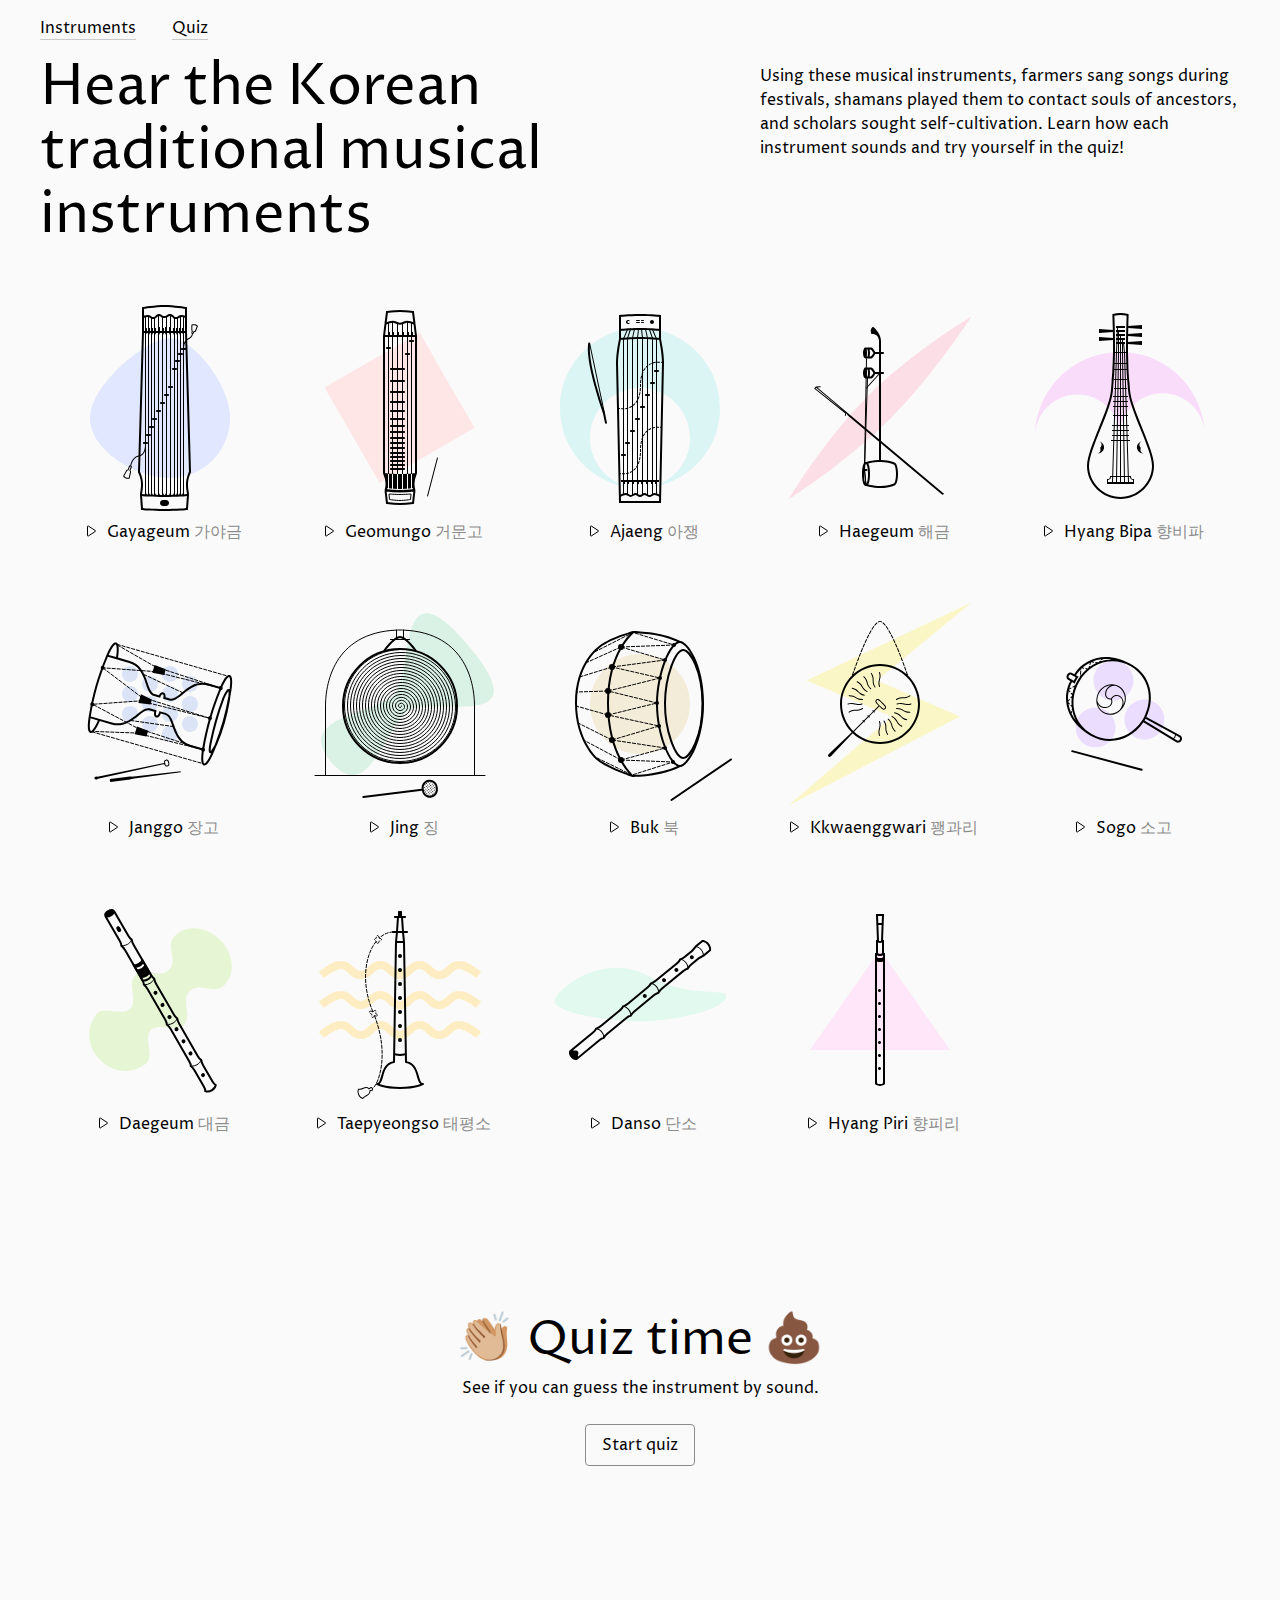
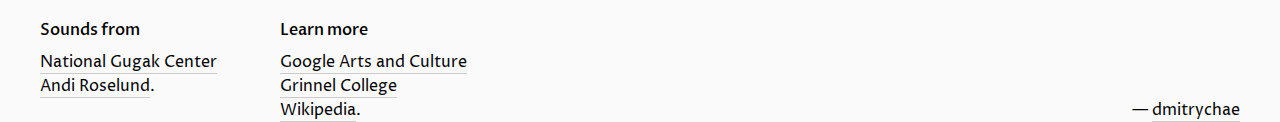
==== index.html @ 031b23e0 "removed excessive classes, added hyang bipa" ====
<!DOCTYPE html>
<html lang="en">

<head>
    <title>Sound of Korean Musical Instruments</title>
    <link rel='stylesheet', href='style.css'>
    <meta charset='UTF-8'>
    <meta name="viewport" content="width=device-width, initial-scale=1">
    <link rel="apple-touch-icon" sizes="180x180" href="favicon/apple-touch-icon.png">
    <link rel="icon" type="image/png" sizes="32x32" href="favicon/favicon-32x32.png">
    <link rel="icon" type="image/png" sizes="16x16" href="favicon/favicon-16x16.png">
    <link rel="manifest" href="favicon/site.webmanifest">
    <link rel="mask-icon" href="favicon/safari-pinned-tab.svg" color="#000000">
    <meta name="msapplication-TileColor" content="#ffc40d">
    <meta name="theme-color" content="#ffffff">
</head>

<body>
    <svg display="none" version="1.1" xmlns="http://www.w3.org/2000/svg" width="12" height="12" viewBox="0 0 12 12" fill="none">
        <defs>
            <g id='icon-play'>
                <path d="M10.3512 5.58022L3.27163 0.999287C2.93894 0.784023 2.5 1.02282 2.5 1.41907V10.5809C2.5 10.9772 2.93894 11.216 3.27163 11.0007L10.3512 6.41979C10.6557 6.22276 10.6557 5.77724 10.3512 5.58022Z" stroke="black"/>
            </g>
            <g id='icon-pause'>
                <path d="M1.5 2C1.5 1.72386 1.72386 1.5 2 1.5H4C4.27614 1.5 4.5 1.72386 4.5 2V10C4.5 10.2761 4.27614 10.5 4 10.5H2C1.72386 10.5 1.5 10.2761 1.5 10V2Z" stroke="black"/>
                <path d="M7.5 2C7.5 1.72386 7.72386 1.5 8 1.5H10C10.2761 1.5 10.5 1.72386 10.5 2V10C10.5 10.2761 10.2761 10.5 10 10.5H8C7.72386 10.5 7.5 10.2761 7.5 10V2Z" stroke="black"/>
            </g>
        </defs>
    </svg>
    
    <main>
    <nav class='menu'>
        <ul class='nav-links'>
            <li class='nav-item'><a class='normal-link' href='/korean-instruments/'>Instruments</a></li>
            <li class='nav-item'><a class='normal-link' href='/korean-instruments/quiz.html'>Quiz</a></li>
        </ul>
    </nav>

    <header>
        <h1 class='heading'>Hear the Korean traditional musical instruments</h1><p class='description'>Using these musical instruments, farmers sang songs during festivals, shamans played them to contact souls of ancestors, and scholars sought self-cultivation. Learn how each instrument sounds and try yourself in the quiz!</p>
    </header>

    <ul class='grid' id='grid'>
        <li class='instrument gayageum' onclick="playPause(0);swapIcon('iconGayageum')">
            <div class='illustration'>
                <object type="image/svg+xml" data="img/shapes/gayageum-shape.svg" class='shape'></object>
                <object type="image/svg+xml" data="img/icons/gayageum-union.svg" class='icon'></object>
            </div>
            <p class=name>
                <button class="button-play">
                    <svg class='icon-play' width="12" height="12" viewBox="0 0 12 12" fill="none" xmlns="http://www.w3.org/2000/svg">
                        <use id='iconGayageum' href='#icon-play'></use>
                    </svg>
                </button>
                Gayageum <span class='hangeul'>가야금</span>
            </p>
            
        </li>

        <li class='instrument geomungo' onclick="playPause(1);swapIcon('iconGeomungo')">
            <div class='illustration'>
                <object type="image/svg+xml" data="img/shapes/geomungo-shape.svg" class='shape'></object>
                <object type="image/svg+xml" data="img/icons/geomungo-union.svg" class='icon'></object>
            </div>
            <p class='name'>
                <button class="button-play">
                    <svg class='icon-play' width="12" height="12" viewBox="0 0 12 12" fill="none">
                        <use id='iconGeomungo' href='#icon-play'></use>
                    </svg>
                </button>
                Geomungo <span class='hangeul'>거문고</span>
            </p>
        </li>

        <li class='instrument ajaeng' onclick="playPause(2);swapIcon('iconAjaeng')">
            <div class='illustration'>
                <object type="image/svg+xml" data="img/shapes/ajaeng-shape.svg" class='shape'></object>
                <object type="image/svg+xml" data="img/icons/ajaeng-union.svg" class='icon'></object>
            </div>
            <p class='name'>
                <button class="button-play">
                    <svg class='icon-play' width="12" height="12" viewBox="0 0 12 12" fill="none">
                        <use id='iconAjaeng' href='#icon-play'></use>
                    </svg>
                </button>
                Ajaeng <span class='hangeul'>아쟁</span>
            </p>
        </li>

        <li class='instrument haegeum' onclick="playPause(3);swapIcon('iconHaegeum')">
            <div class='illustration'>
                <object type="image/svg+xml" data="img/shapes/haegeum-shape.svg" class='shape'></object>
                <object type="image/svg+xml" data="img/icons/haegeum-union.svg" class='icon'></object>
            </div>
            <p class='name'>
                <button class="button-play">
                    <svg class='icon-play' width="12" height="12" viewBox="0 0 12 12" fill="none">
                        <use id='iconHaegeum' href='#icon-play'></use>
                    </svg>
                </button>
                Haegeum <span class='hangeul'>해금</span>
            </p>
        </li>

        <li class='instrument hyangbipa' onclick="playPause(4);swapIcon('iconBipa')">
            <div class='illustration'>
                <object type="image/svg+xml" data="img/shapes/hyang-bipa-shape.svg" class='shape'></object>
                <object type="image/svg+xml" data="img/icons/hyang-bipa-union.svg" class='icon'></object>
            </div>
            <p class='name'>
                <button class="button-play">
                    <svg class='icon-play' width="12" height="12" viewBox="0 0 12 12" fill="none">
                        <use id='iconBipa' href='#icon-play'></use>
                    </svg>
                </button>
                Hyang Bipa <span class='hangeul'>향비파</span>
            </p>
        </li>

        <li class='instrument janggo' onclick="playPause(5);swapIcon('iconJanggo')">
            <div class='illustration'>
                <object type="image/svg+xml" data="img/shapes/janggo-shape.svg" class='shape'></object>
                <object type="image/svg+xml" data="img/icons/janggo-union.svg" class='icon'></object>
            </div>
            <p class='name'>
                <button class="button-play">
                    <svg class='icon-play' width="12" height="12" viewBox="0 0 12 12" fill="none">
                        <use id='iconJanggo' href='#icon-play'></use>
                    </svg>
                </button>
                Janggo <span class='hangeul'>장고</span>
            </p>
        </li>

        <li class='instrument jing' onclick="playPause(6);swapIcon('iconJing')">
            <div class='illustration'>
                <object type="image/svg+xml" data="img/shapes/jing-shape.svg" class='shape'></object>
                <object type="image/svg+xml" data="img/icons/jing-union.svg" class='icon'></object>
            </div>
            <p class='name'>
                <button class="button-play">
                    <svg class='icon-play' width="12" height="12" viewBox="0 0 12 12" fill="none">
                        <use id='iconJing' href='#icon-play'></use>
                    </svg>
                </button>
                Jing <span class='hangeul'>징</span>
            </p>
        </li>

        <li class='instrument buk' onclick="playPause(7);swapIcon('iconBuk')">
            <div class='illustration'>
                <object type="image/svg+xml" data="img/shapes/buk-shape.svg" class='shape'></object>
                <object type="image/svg+xml" data="img/icons/buk-union.svg" class='icon'></object>
            </div>
            <p class='name'>
                <button class="button-play">
                    <svg class='icon-play' width="12" height="12" viewBox="0 0 12 12" fill="none">
                        <use id='iconBuk' href='#icon-play'></use>
                    </svg>
                </button>
                Buk <span class='hangeul'>북</span>
            </p>
        </li>

        <li class='instrument kkwaenggwari' onclick="playPause(8);swapIcon('iconKkwaenggwari')">
            <div class='illustration'>
                <object type="image/svg+xml" data="img/shapes/kkwaenggwari-shape.svg" class='shape'></object>
                <object type="image/svg+xml" data="img/icons/kkwaenggwari-union.svg" class='icon'></object>
            </div>
            <p class='name'>
                <button class="button-play">
                    <svg class='icon-play' width="12" height="12" viewBox="0 0 12 12" fill="none">
                        <use id='iconKkwaenggwari' href='#icon-play'></use>
                    </svg>
                </button>
                Kkwaenggwari <span class='hangeul'>꽹과리</span>
            </p>
        </li>

        <li class='instrument sogo' onclick="playPause(9);swapIcon('iconSogo')">
            <div class='illustration'>
                <object type="image/svg+xml" data="img/shapes/sogo-shape.svg" class='shape'></object>
                <object type="image/svg+xml" data="img/icons/sogo-union.svg" class='icon'></object>
            </div>
            <p class='name'>
                <button class="button-play">
                    <svg class='icon-play' width="12" height="12" viewBox="0 0 12 12" fill="none">
                        <use id='iconSogo' href='#icon-play'></use>
                    </svg>
                </button>
                Sogo <span class='hangeul'>소고</span>
            </p>
        </li>

        <li class='instrument daegeum' onclick="playPause(10);swapIcon('iconDaegeum')">
            <div class='illustration'>
                <object type="image/svg+xml" data="img/shapes/daegeum-shape.svg" class='shape'></object>
                <object type="image/svg+xml" data="img/icons/daegeum-union.svg" class='icon'></object>
            </div>
            <p class='name'>
                <button class="button-play">
                    <svg class='icon-play' width="12" height="12" viewBox="0 0 12 12" fill="none">
                        <use id='iconDaegeum' href='#icon-play'></use>
                    </svg>
                </button>
                Daegeum <span class='hangeul'>대금</span>
            </p>
        </li>

        <li class='instrument taepyeongso' onclick="playPause(11);swapIcon('iconTaepyongso')">
            <div class='illustration'>
                <object type="image/svg+xml" data="img/shapes/taepyeongso-shape.svg" class='shape'></object>
                <object type="image/svg+xml" data="img/icons/taepyongso-union.svg" class='icon'></object>
            </div>
            <p class='name'>
                <button class="button-play">
                    <svg class='icon-play' width="12" height="12" viewBox="0 0 12 12" fill="none">
                        <use id='iconTaepyongso' href='#icon-play'></use>
                    </svg>
                </button>
                Taepyeongso <span class='hangeul'>태평소</span>
            </p>
        </li>

        <li class='instrument danso' onclick="playPause(12);swapIcon('iconDanso')">
            <div class='illustration'>
                <object type="image/svg+xml" data="img/shapes/danso-shape.svg" class='shape'></object>
                <object type="image/svg+xml" data="img/icons/danso-union.svg" class='icon'></object>
            </div>
            <p class='name'>
                <button class="button-play">
                    <svg class='icon-play' width="12" height="12" viewBox="0 0 12 12" fill="none">
                        <use id='iconDanso' href='#icon-play'></use>
                    </svg>
                </button>
                Danso <span class='hangeul'>단소</span>
            </p>
        </li>

        <li class='instrument hyangpiri' onclick="playPause(13);swapIcon('iconHyangPiri')">
            <div class='illustration'>
                <object type="image/svg+xml" data="img/shapes/hyangpiri-shape.svg" class='shape'></object>
                <object type="image/svg+xml" data="img/icons/hyangpiri-union.svg" class='icon'></object>
            </div>
            <p class='name'>
                <button class="button-play">
                    <svg class='icon-play' width="12" height="12" viewBox="0 0 12 12" fill="none">
                        <use id='iconHyangPiri' href='#icon-play'></use>
                    </svg>
                </button>
                Hyang Piri <span class='hangeul'>향피리</span>
            </p>
        </li>
    </ul>

    <audio id='track'></audio>

    <section class='quiz'>
        <h2>👏🏼 Quiz time 💩</h2>
        <p>See if you can guess the instrument by&nbsp;sound.</p>
        <a class='button-link no-select' href="/korean-instruments/quiz.html">Start quiz</a>
    </section>
    </main>
    
    <footer>
        <section class='credits'>
            <h3>Sounds from</h3>
            <p><a class='normal-link' href='http://www.gugak.go.kr/' target="_blank">National Gugak Center</a>
            <br>
            <p><a class='normal-link' href='https://freesound.org/people/ultradust/sounds/167382/' target="_blank">Andi Roselund</a>.</p>
            </p>
        </section>
        <section class='learn-more'>
            <h3>Learn more</h3>
            <ul class='references'>
                <li><a class='normal-link' href='https://artsandculture.google.com/exhibit/TQLCWFVCGDVvKQ' target='_blank'>Google Arts and Culture</a></li>
                <li><a class='normal-link' href='https://omeka-s.grinnell.edu/s/MusicalInstruments/musical-instrument-search?q=korean&limit%5Bdcterms_coverage_s%5D%5B0%5D=South%20Korea' target='_blank'>Grinnel College</a></li>
                <li><a class='normal-link' href='https://en.wikipedia.org/wiki/Traditional_Korean_musical_instruments' target='_blank'>Wikipedia</a>.</li>
            </ul>
        </section>
        <p class='author'>— <a class='normal-link' href='https://chae.design' target='_blank'>dmitrychae</a></p>
    </footer>
<script type="text/javascript" src="script.js"></script>
</body>
</html>
---- style.css ----
@import url('https://fonts.googleapis.com/css?family=Proza+Libre:400,500&display=swap');

/* Side margins
1440-1055: 2.5rem
1054-463: 2rem
462-: 1.5rem
*/

/* General styles */

html {
    font-family: 'Proza Libre', sans-serif;
    font-size: 100%;
    font-weight: 400;
    -webkit-font-smoothing: antialiased;
    line-height: 1.5rem;
    background: #fafafa;
    margin: 0;
    height: 100%;
}

body {
    max-width: 1440px;
    margin: 0 auto;
    height: 100%;
    display: flex;
    flex-direction: column;
}

main {
    flex: 1 0 auto;
}

p {
    margin: 0;
}

ul {
    list-style: none;
    padding: 0;
    margin: 0;
}

.nav-links {
    display: block;
    margin: 1rem 2.5rem 1rem 2.5rem;
}
.nav-item {
    display: inline-block;
    padding-right: 2rem;
}

h1 {
    font-weight: 400;
    font-size: 3.5rem;
    line-height: 4rem;
    margin: 0;
}

h2 {
    font-weight: 400;
    font-size: 3rem;
    line-height: 3.5rem;
    margin: 0;
}

h3 {
    font-weight: 500;
    font-size: inherit;
    margin-top: 1.5rem;
    margin-bottom: 0.5rem;
}

.normal-link {
    color: #000;
    border-bottom: 1px solid #cacaca;
    text-decoration: none;
}
    .normal-link:hover {
        border-bottom: 1px solid #000;
    }

.no-select {
    -webkit-touch-callout: none;
    -webkit-user-select: none;
    -webkit-tap-highlight-color: transparent;
    -khtml-user-select: none;
    -moz-user-select: none;
    -ms-user-select: none;
    user-select: none;
}

/* Heading */

header {
    margin: 0 2.5rem 3rem 2.5rem;
    display: flex;
    justify-content: flex-start;
}

.heading {
    flex: 1 1 60%;
    padding-right: 2.5rem;
    box-sizing: border-box; /* to include padding in block width*/
}

.description {
    margin: 0.5rem 0 0 0;
    flex: 1 1 40%;
}

/* Instruments grid */

.grid {
    margin: 0 2.5rem;
    padding: 0;
    display: flex;
    flex-flow: row wrap;
}

.instrument {
    min-width: 12rem;
    max-width: 100%;
    margin-bottom: 3rem;
    flex: 0 0 20%;
    cursor: pointer;
    -webkit-tap-highlight-color: rgba(0,0,0,0);
}

.illustration {
    height: 224px;
    display: flex;
    position: relative;
    pointer-events: none;
    user-select: none;
}

.icon {
    margin: auto;
    z-index: 1;
}

.shape {
    display: block;
    position: absolute;
    margin: auto;
    top: 50%;
    left: 50%;
    transform: translate(-50%, -50%);
}

button:focus {outline:0;}

.button-play {
    display: inline-block;
    background: none;
    border: none;
    cursor: pointer;
    -webkit-tap-highlight-color: rgba(0,0,0,0);
} 
@media (hover:hover) and (pointer:fine) {
    .instrument:hover svg use, .button-play:hover svg use, .button-play:hover, .icon-play:hover {
        fill: #000;
    }
}

.name {
    text-align: center;
    margin: 0;
}

.hangeul {
    color: #8C8C8C;
}

/* Quiz section */

.quiz {
    margin: 8rem 1.5rem;
    display: block;
    text-align: center;
}

.quiz h2 {
    text-align: center;
    margin-bottom: 0.5rem;
}

.quiz p {
    text-align: center;
    margin-bottom: 1.5rem;
}

.button-link, .choice-container {
    font-family: 'Proza Libre', sans-serif;
    font-size: 1rem;
    display: inline-block;
    color: #000;
    background: none;
    border: 1px solid rgba(140,140,140,1);
    border-radius: 0.25rem;
    padding: 0.5rem 1rem;
    cursor: pointer;
    text-decoration: none;
}
@media (hover:hover) and (pointer:fine) {
    .button-link:hover, .choice-container:hover {
        background-color: rgba(0,0,0,.04);
        border-color: #000;
    }
}
.button-link:active, .choice-container:active {
    background-color: rgba(0,0,0,1);
    color: white;
}

/* Quiz app */

#quiz-container {
    margin: 0 2.5rem;
    display: block;
    text-align: center;
    padding: 0;
}

#question {
    margin-bottom: 1rem;
}

.choice-container {
    margin: 0.5rem 0.25rem;
}

#progress {
    margin: 2rem;
}

.progress-item {
    width: 1.5rem;
    height: 1.5rem;
    display: inline-block;
}

/* Footer */

footer {
    margin: auto 2.5rem 1.5rem 2.5rem;
    display: flex;
    justify-content: space-between;
    flex-shrink: 0;
}

.learn-more {
    flex: 0 0 20%;
}

.credits {
    flex: 0 0 20%;
}

.author {
    margin-top: 1.5rem;
    flex: 0 0 60%;
    text-align: right;
    align-self: flex-end;
}

@media (max-width: 1054px) { /* 4 instruments in a row, header in 1 column*/
    .nav-links {
        margin: 1rem 2rem 1rem 2rem;
    }
    h1 {
        font-size: 3rem;
        line-height: 3.5rem;
    }
    h2 {
        font-size: 2.5rem;
        line-height: 3rem;
    }
    header {
        display: block;
        margin: 0 2rem 3rem 2rem;
    }
    .heading {
        margin-bottom: 1rem;
        padding: 0;
    }
    .description {
        margin: 0;
        width: 90%;
    }
    .grid {
        margin: 0 2rem;
    }
    .instrument {
        flex: 0 0 25%;
    }
    footer {
        margin: auto 2rem 1rem 2rem;
    }
    .learn-more {
        flex: 0 0 25%;
    }
    .credits {
        flex: 0 0 25%;
    }
    .author {
        flex: 0 0 50%;
    }
}
@media (max-width: 920px) { /* 3 instruments in a row */
    .instrument {
        flex: 0 0 33%;
    }
    .learn-more {
        flex: 0 0 33%;
    }
    .credits {
        flex: 0 0 33%;
    }
    .author {
        flex: 0 0 33%;
    }
}
@media (max-width: 720px) { /* 2 instruments in a row */
    .instrument {
        flex: 0 0 50%;
    }
    h1 {
        font-size: 2.5rem;
        line-height: 3rem;
    }
    h2 {
        font-size: 2.5rem;
        line-height: 3rem;
    }
    footer {
        display: block;
    }
    .author {
        text-align: left;
    }
}
@media (max-width: 462px) { /* 1 instrument in a row */
    .nav-links {
        margin: 1rem 1.5rem 1rem 1.5rem;
    }
    header {
        margin: 0 1.5rem 2rem 1.5rem;
    }
    h1 {
        font-size: 2rem;
        line-height: 2.5rem;
    }
    .grid {
        margin: 0 1.5rem;
    }
    .description {
        width: 100%;
    }
    footer {
        margin: auto 1.5rem 1rem 1.5rem;
    }
    .instrument {
        margin-bottom: 2rem;
        flex: 1 0 100%;
    }
    #quiz-container {
        margin: 0 1.5rem;
    }
    .choice-container {
        display: block;
    }
}
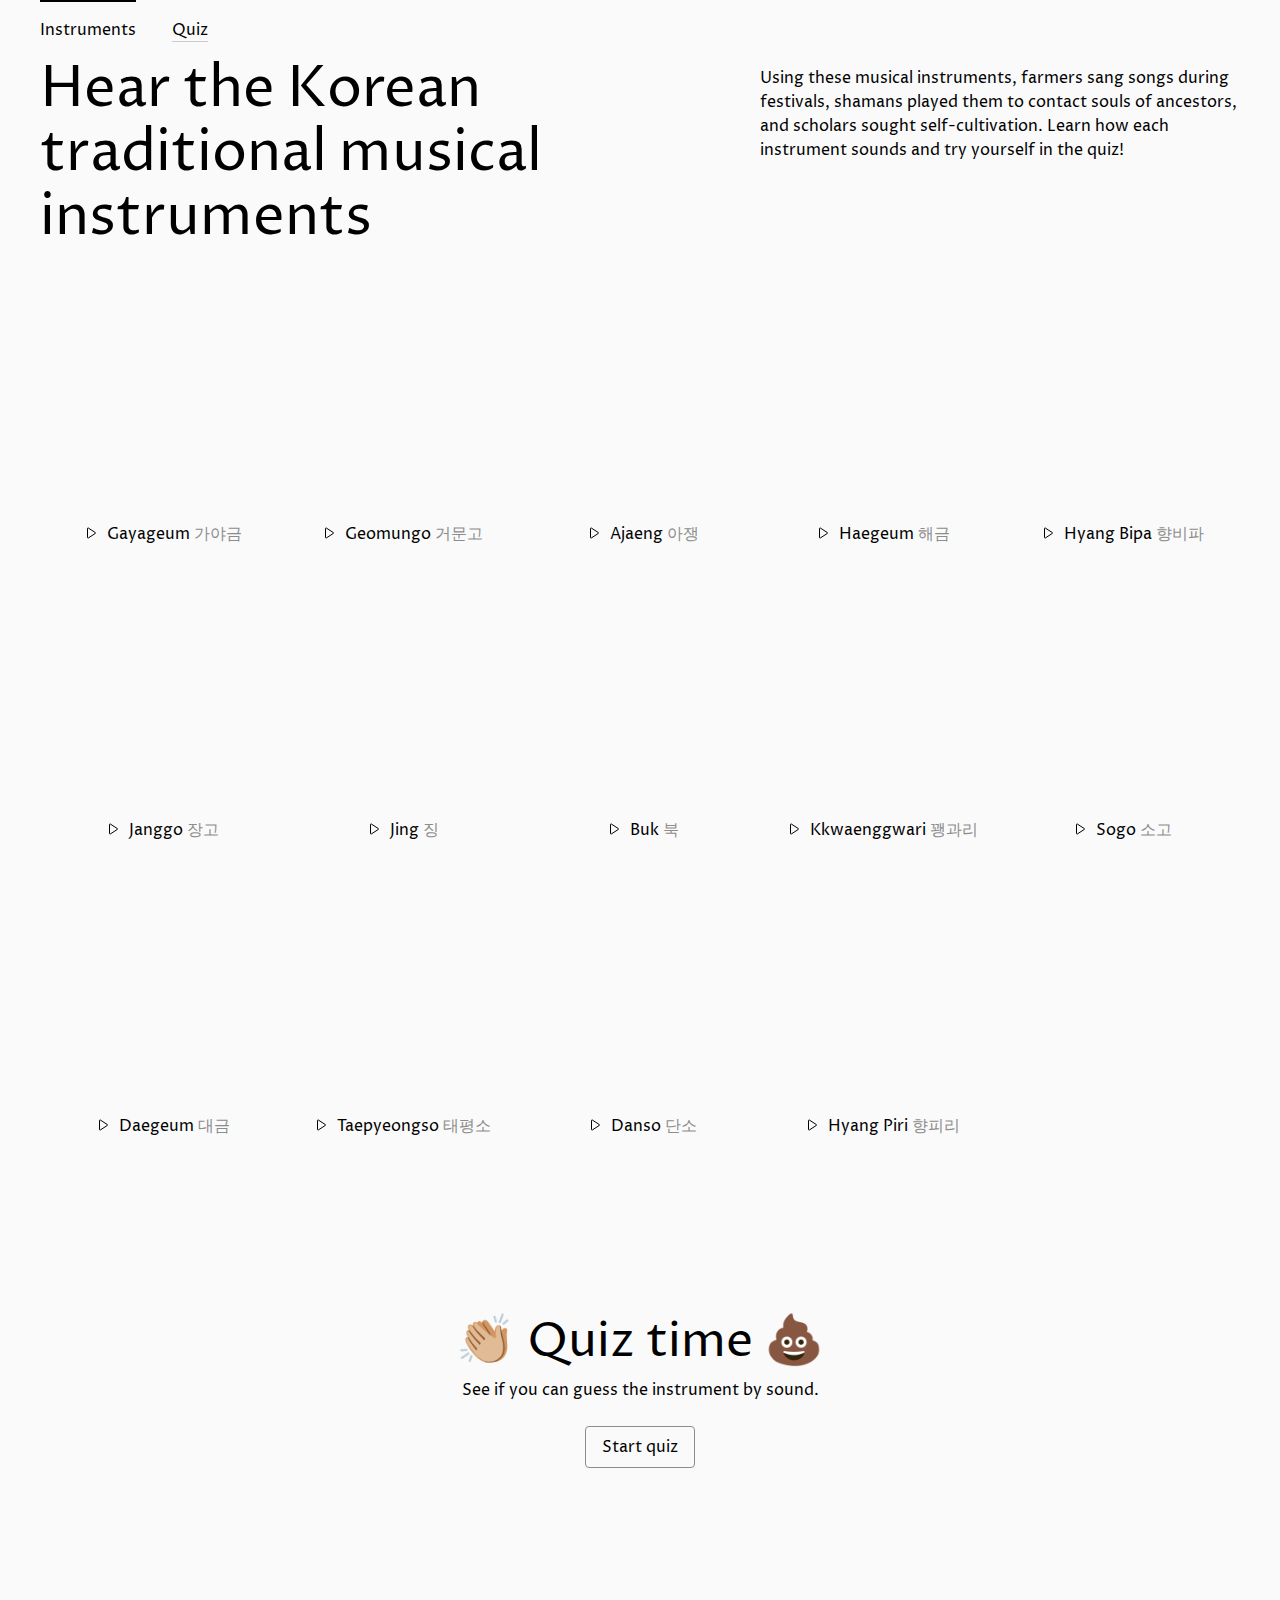
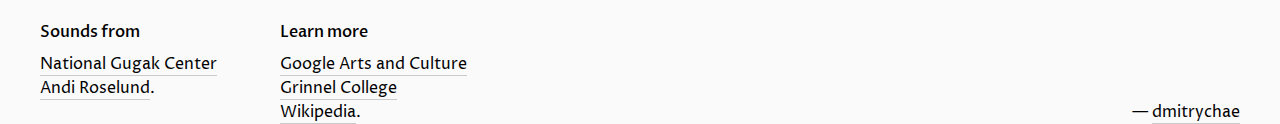
==== commit fd321fb6: "added open graph meta" ====
--- a/index.html
+++ b/index.html
@@ -13,6 +13,12 @@
     <link rel="mask-icon" href="favicon/safari-pinned-tab.svg" color="#000000">
     <meta name="msapplication-TileColor" content="#ffc40d">
     <meta name="theme-color" content="#ffffff">
+
+    <!--Open Graph meta-->
+    <meta property="og:title" content="Sound of Korean Musical Instruments">
+    <meta property="og:description" content="Learn how each instrument sounds and try yourself in the quiz!">
+    <meta property="og:image" content="https://chaedmitry.github.io/korean-instruments/img/og_image.jpg">
+    <meta property="og:url" content="https://chaedmitry.github.io/korean-instruments/">
 </head>
 
 <body>
@@ -31,7 +37,7 @@
     <main>
     <nav class='menu'>
         <ul class='nav-links'>
-            <li class='nav-item'><a class='normal-link' href='/korean-instruments/'>Instruments</a></li>
+            <li class='nav-item current'><a class='normal-link' href='/korean-instruments/'>Instruments</a></li>
             <li class='nav-item'><a class='normal-link' href='/korean-instruments/quiz.html'>Quiz</a></li>
         </ul>
     </nav>
@@ -43,8 +49,8 @@
     <ul class='grid' id='grid'>
         <li class='instrument gayageum' onclick="playPause(0);swapIcon('iconGayageum')">
             <div class='illustration'>
-                <object type="image/svg+xml" data="img/shapes/gayageum-shape.svg" class='shape'></object>
-                <object type="image/svg+xml" data="img/icons/gayageum-union.svg" class='icon'></object>
+                <object type="image/svg+xml" data="img/instruments-shapes/gayageum-shape.svg" class='shape'></object>
+                <object type="image/svg+xml" data="img/intruments-icons/gayageum-union.svg" class='icon'></object>
             </div>
             <p class=name>
                 <button class="button-play">
@@ -59,8 +65,8 @@
 
         <li class='instrument geomungo' onclick="playPause(1);swapIcon('iconGeomungo')">
             <div class='illustration'>
-                <object type="image/svg+xml" data="img/shapes/geomungo-shape.svg" class='shape'></object>
-                <object type="image/svg+xml" data="img/icons/geomungo-union.svg" class='icon'></object>
+                <object type="image/svg+xml" data="img/instruments-shapes/geomungo-shape.svg" class='shape'></object>
+                <object type="image/svg+xml" data="img/intruments-icons/geomungo-union.svg" class='icon'></object>
             </div>
             <p class='name'>
                 <button class="button-play">
@@ -74,8 +80,8 @@
 
         <li class='instrument ajaeng' onclick="playPause(2);swapIcon('iconAjaeng')">
             <div class='illustration'>
-                <object type="image/svg+xml" data="img/shapes/ajaeng-shape.svg" class='shape'></object>
-                <object type="image/svg+xml" data="img/icons/ajaeng-union.svg" class='icon'></object>
+                <object type="image/svg+xml" data="img/instruments-shapes/ajaeng-shape.svg" class='shape'></object>
+                <object type="image/svg+xml" data="img/intruments-icons/ajaeng-union.svg" class='icon'></object>
             </div>
             <p class='name'>
                 <button class="button-play">
@@ -89,8 +95,8 @@
 
         <li class='instrument haegeum' onclick="playPause(3);swapIcon('iconHaegeum')">
             <div class='illustration'>
-                <object type="image/svg+xml" data="img/shapes/haegeum-shape.svg" class='shape'></object>
-                <object type="image/svg+xml" data="img/icons/haegeum-union.svg" class='icon'></object>
+                <object type="image/svg+xml" data="img/instruments-shapes/haegeum-shape.svg" class='shape'></object>
+                <object type="image/svg+xml" data="img/intruments-icons/haegeum-union.svg" class='icon'></object>
             </div>
             <p class='name'>
                 <button class="button-play">
@@ -104,8 +110,8 @@
 
         <li class='instrument hyangbipa' onclick="playPause(4);swapIcon('iconBipa')">
             <div class='illustration'>
-                <object type="image/svg+xml" data="img/shapes/hyang-bipa-shape.svg" class='shape'></object>
-                <object type="image/svg+xml" data="img/icons/hyang-bipa-union.svg" class='icon'></object>
+                <object type="image/svg+xml" data="img/instruments-shapes/hyang-bipa-shape.svg" class='shape'></object>
+                <object type="image/svg+xml" data="img/intruments-icons/hyang-bipa-union.svg" class='icon'></object>
             </div>
             <p class='name'>
                 <button class="button-play">
@@ -119,8 +125,8 @@
 
         <li class='instrument janggo' onclick="playPause(5);swapIcon('iconJanggo')">
             <div class='illustration'>
-                <object type="image/svg+xml" data="img/shapes/janggo-shape.svg" class='shape'></object>
-                <object type="image/svg+xml" data="img/icons/janggo-union.svg" class='icon'></object>
+                <object type="image/svg+xml" data="img/instruments-shapes/janggo-shape.svg" class='shape'></object>
+                <object type="image/svg+xml" data="img/intruments-icons/janggo-union.svg" class='icon'></object>
             </div>
             <p class='name'>
                 <button class="button-play">
@@ -134,8 +140,8 @@
 
         <li class='instrument jing' onclick="playPause(6);swapIcon('iconJing')">
             <div class='illustration'>
-                <object type="image/svg+xml" data="img/shapes/jing-shape.svg" class='shape'></object>
-                <object type="image/svg+xml" data="img/icons/jing-union.svg" class='icon'></object>
+                <object type="image/svg+xml" data="img/instruments-shapes/jing-shape.svg" class='shape'></object>
+                <object type="image/svg+xml" data="img/intruments-icons/jing-union.svg" class='icon'></object>
             </div>
             <p class='name'>
                 <button class="button-play">
@@ -149,8 +155,8 @@
 
         <li class='instrument buk' onclick="playPause(7);swapIcon('iconBuk')">
             <div class='illustration'>
-                <object type="image/svg+xml" data="img/shapes/buk-shape.svg" class='shape'></object>
-                <object type="image/svg+xml" data="img/icons/buk-union.svg" class='icon'></object>
+                <object type="image/svg+xml" data="img/instruments-shapes/buk-shape.svg" class='shape'></object>
+                <object type="image/svg+xml" data="img/intruments-icons/buk-union.svg" class='icon'></object>
             </div>
             <p class='name'>
                 <button class="button-play">
@@ -164,8 +170,8 @@
 
         <li class='instrument kkwaenggwari' onclick="playPause(8);swapIcon('iconKkwaenggwari')">
             <div class='illustration'>
-                <object type="image/svg+xml" data="img/shapes/kkwaenggwari-shape.svg" class='shape'></object>
-                <object type="image/svg+xml" data="img/icons/kkwaenggwari-union.svg" class='icon'></object>
+                <object type="image/svg+xml" data="img/instruments-shapes/kkwaenggwari-shape.svg" class='shape'></object>
+                <object type="image/svg+xml" data="img/intruments-icons/kkwaenggwari-union.svg" class='icon'></object>
             </div>
             <p class='name'>
                 <button class="button-play">
@@ -179,8 +185,8 @@
 
         <li class='instrument sogo' onclick="playPause(9);swapIcon('iconSogo')">
             <div class='illustration'>
-                <object type="image/svg+xml" data="img/shapes/sogo-shape.svg" class='shape'></object>
-                <object type="image/svg+xml" data="img/icons/sogo-union.svg" class='icon'></object>
+                <object type="image/svg+xml" data="img/instruments-shapes/sogo-shape.svg" class='shape'></object>
+                <object type="image/svg+xml" data="img/intruments-icons/sogo-union.svg" class='icon'></object>
             </div>
             <p class='name'>
                 <button class="button-play">
@@ -194,8 +200,8 @@
 
         <li class='instrument daegeum' onclick="playPause(10);swapIcon('iconDaegeum')">
             <div class='illustration'>
-                <object type="image/svg+xml" data="img/shapes/daegeum-shape.svg" class='shape'></object>
-                <object type="image/svg+xml" data="img/icons/daegeum-union.svg" class='icon'></object>
+                <object type="image/svg+xml" data="img/instruments-shapes/daegeum-shape.svg" class='shape'></object>
+                <object type="image/svg+xml" data="img/intruments-icons/daegeum-union.svg" class='icon'></object>
             </div>
             <p class='name'>
                 <button class="button-play">
@@ -209,8 +215,8 @@
 
         <li class='instrument taepyeongso' onclick="playPause(11);swapIcon('iconTaepyongso')">
             <div class='illustration'>
-                <object type="image/svg+xml" data="img/shapes/taepyeongso-shape.svg" class='shape'></object>
-                <object type="image/svg+xml" data="img/icons/taepyongso-union.svg" class='icon'></object>
+                <object type="image/svg+xml" data="img/instruments-shapes/taepyeongso-shape.svg" class='shape'></object>
+                <object type="image/svg+xml" data="img/intruments-icons/taepyongso-union.svg" class='icon'></object>
             </div>
             <p class='name'>
                 <button class="button-play">
@@ -224,8 +230,8 @@
 
         <li class='instrument danso' onclick="playPause(12);swapIcon('iconDanso')">
             <div class='illustration'>
-                <object type="image/svg+xml" data="img/shapes/danso-shape.svg" class='shape'></object>
-                <object type="image/svg+xml" data="img/icons/danso-union.svg" class='icon'></object>
+                <object type="image/svg+xml" data="img/instruments-shapes/danso-shape.svg" class='shape'></object>
+                <object type="image/svg+xml" data="img/intruments-icons/danso-union.svg" class='icon'></object>
             </div>
             <p class='name'>
                 <button class="button-play">
@@ -239,8 +245,8 @@
 
         <li class='instrument hyangpiri' onclick="playPause(13);swapIcon('iconHyangPiri')">
             <div class='illustration'>
-                <object type="image/svg+xml" data="img/shapes/hyangpiri-shape.svg" class='shape'></object>
-                <object type="image/svg+xml" data="img/icons/hyangpiri-union.svg" class='icon'></object>
+                <object type="image/svg+xml" data="img/instruments-shapes/hyangpiri-shape.svg" class='shape'></object>
+                <object type="image/svg+xml" data="img/intruments-icons/hyangpiri-union.svg" class='icon'></object>
             </div>
             <p class='name'>
                 <button class="button-play">
--- a/style.css
+++ b/style.css
@@ -43,11 +43,18 @@
 
 .nav-links {
     display: block;
-    margin: 1rem 2.5rem 1rem 2.5rem;
+    margin: 0 2.5rem;
 }
 .nav-item {
     display: inline-block;
-    padding-right: 2rem;
+    padding: 1rem 0;
+    margin-right: 2rem;
+}   .current {
+    border-top: 2px solid #000;
+}   .current a {
+    border-bottom: none;
+    pointer-events: none;
+    cursor: default;
 }
 
 h1 {
@@ -217,7 +224,7 @@
 /* Quiz app */
 
 #quiz-container {
-    margin: 0 2.5rem;
+    margin: auto 2.5rem;
     display: block;
     text-align: center;
     padding: 0;
@@ -267,7 +274,7 @@
 
 @media (max-width: 1054px) { /* 4 instruments in a row, header in 1 column*/
     .nav-links {
-        margin: 1rem 2rem 1rem 2rem;
+        margin: 0 2rem;
     }
     h1 {
         font-size: 3rem;
@@ -343,12 +350,12 @@
 }
 @media (max-width: 462px) { /* 1 instrument in a row */
     .nav-links {
-        margin: 1rem 1.5rem 1rem 1.5rem;
+        margin: 0 1.5rem;
     }
     header {
         margin: 0 1.5rem 2rem 1.5rem;
     }
-    h1 {
+    h1, h2 {
         font-size: 2rem;
         line-height: 2.5rem;
     }
@@ -366,7 +373,7 @@
         flex: 1 0 100%;
     }
     #quiz-container {
-        margin: 0 1.5rem;
+        margin: auto 1.5rem;
     }
     .choice-container {
         display: block;
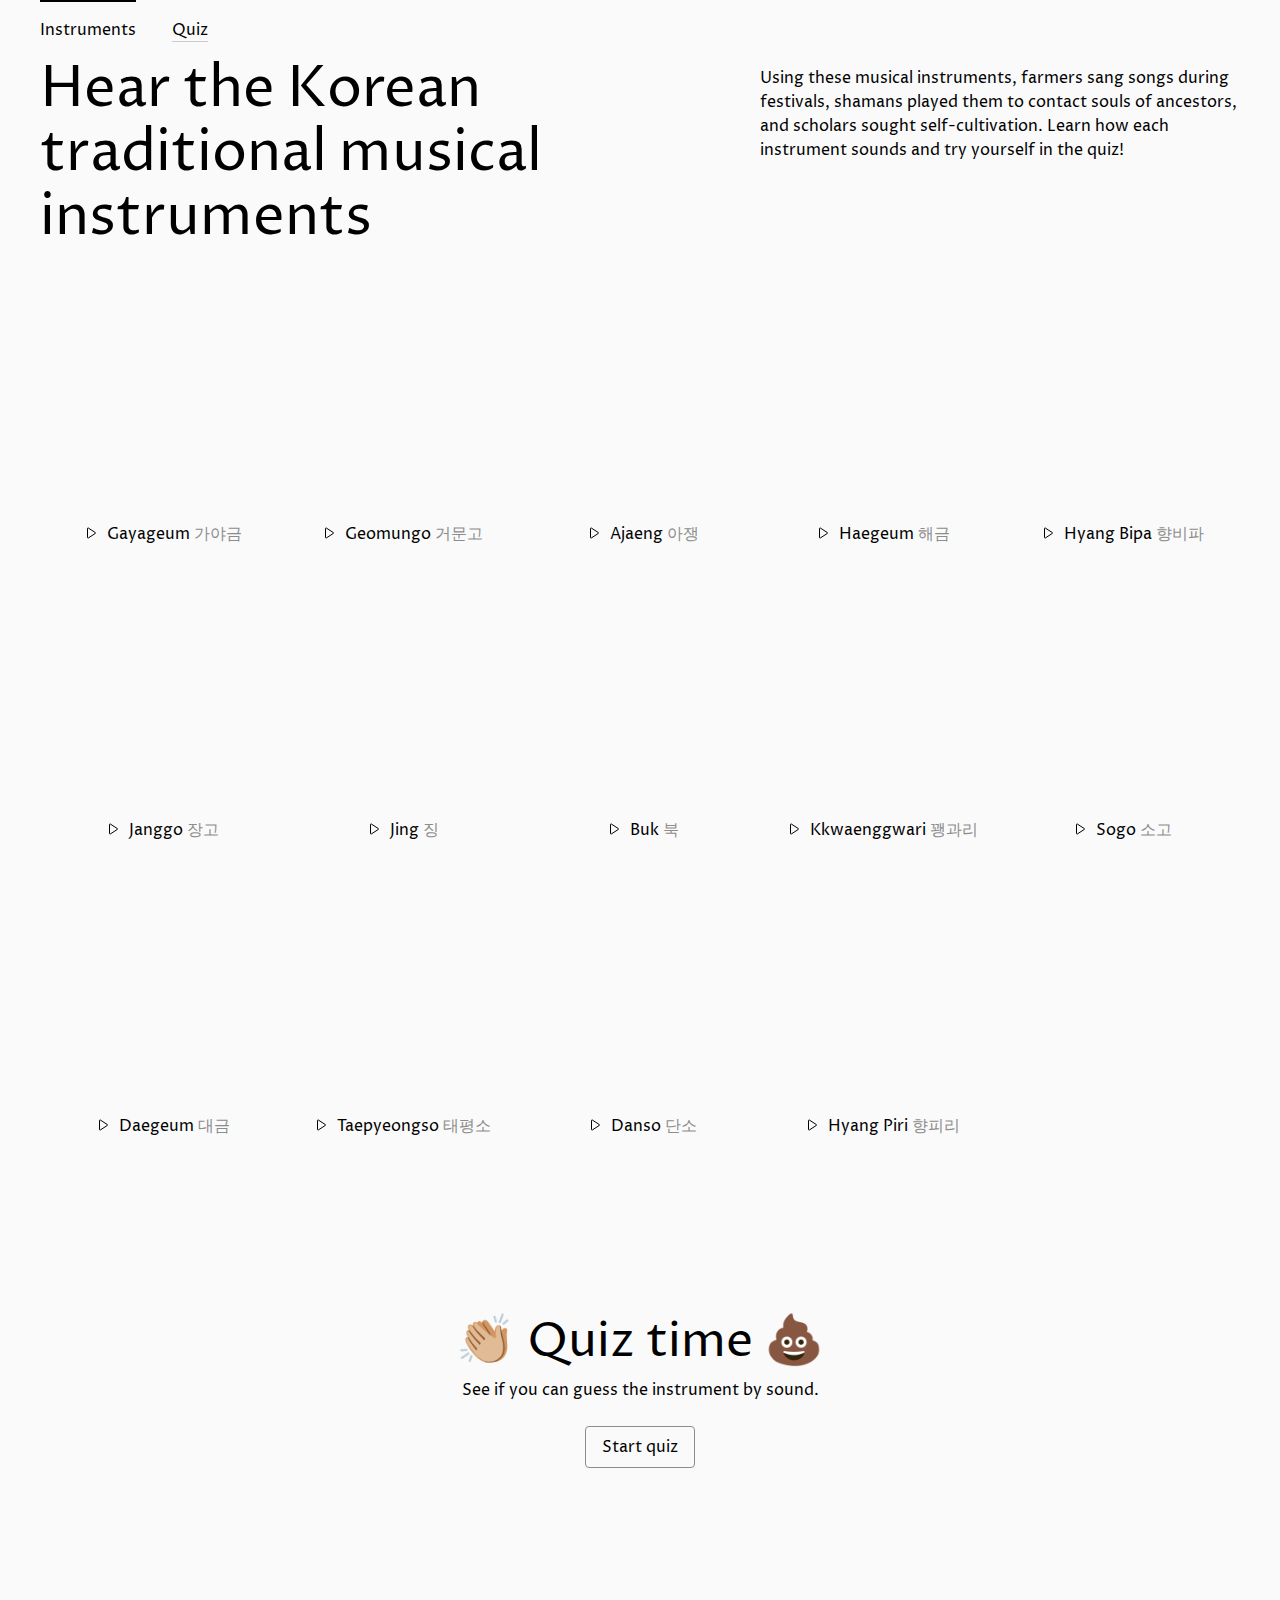
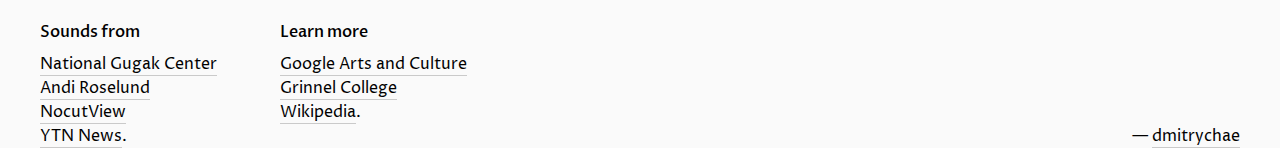
==== commit 3839583d: "added credits, replaced tracks, fix og:image" ====
--- a/index.html
+++ b/index.html
@@ -17,8 +17,14 @@
     <!--Open Graph meta-->
     <meta property="og:title" content="Sound of Korean Musical Instruments">
     <meta property="og:description" content="Learn how each instrument sounds and try yourself in the quiz!">
-    <meta property="og:image" content="https://chaedmitry.github.io/korean-instruments/img/og_image.jpg">
+    <meta property="og:image" content="https://chaedmitry.github.io/korean-instruments/img/buk-large.jpg">
     <meta property="og:url" content="https://chaedmitry.github.io/korean-instruments/">
+
+    <!--Twitter meta-->
+    <meta name="twitter:title" content="Sound of Korean Musical Instruments">
+    <meta name="twitter:description" content="Learn how each instrument sounds and try yourself in the quiz!">
+    <meta name="twitter:image" content="https://chaedmitry.github.io/korean-instruments/img/buk-large.jpg">
+    <meta name="twitter:card" content="summary_large_image">
 </head>
 
 <body>
@@ -271,14 +277,16 @@
     <footer>
         <section class='credits'>
             <h3>Sounds from</h3>
-            <p><a class='normal-link' href='http://www.gugak.go.kr/' target="_blank">National Gugak Center</a>
-            <br>
-            <p><a class='normal-link' href='https://freesound.org/people/ultradust/sounds/167382/' target="_blank">Andi Roselund</a>.</p>
-            </p>
+            <ul>
+                <li><a class='normal-link' href='http://www.gugak.go.kr/' target="_blank">National Gugak Center</a></li>
+                <li><a class='normal-link' href='https://freesound.org/people/ultradust/sounds/167382/' target="_blank">Andi Roselund</a></li>
+                <li><a class='normal-link' href='https://www.youtube.com/watch?v=rqRv-Cxagv0' target="_blank">NocutView</a></li>
+                <li><a class='normal-link' href='https://www.youtube.com/watch?v=WHYVR4JDy60' target="_blank">YTN News</a>.</li>
+            </ul>
         </section>
         <section class='learn-more'>
             <h3>Learn more</h3>
-            <ul class='references'>
+            <ul>
                 <li><a class='normal-link' href='https://artsandculture.google.com/exhibit/TQLCWFVCGDVvKQ' target='_blank'>Google Arts and Culture</a></li>
                 <li><a class='normal-link' href='https://omeka-s.grinnell.edu/s/MusicalInstruments/musical-instrument-search?q=korean&limit%5Bdcterms_coverage_s%5D%5B0%5D=South%20Korea' target='_blank'>Grinnel College</a></li>
                 <li><a class='normal-link' href='https://en.wikipedia.org/wiki/Traditional_Korean_musical_instruments' target='_blank'>Wikipedia</a>.</li>
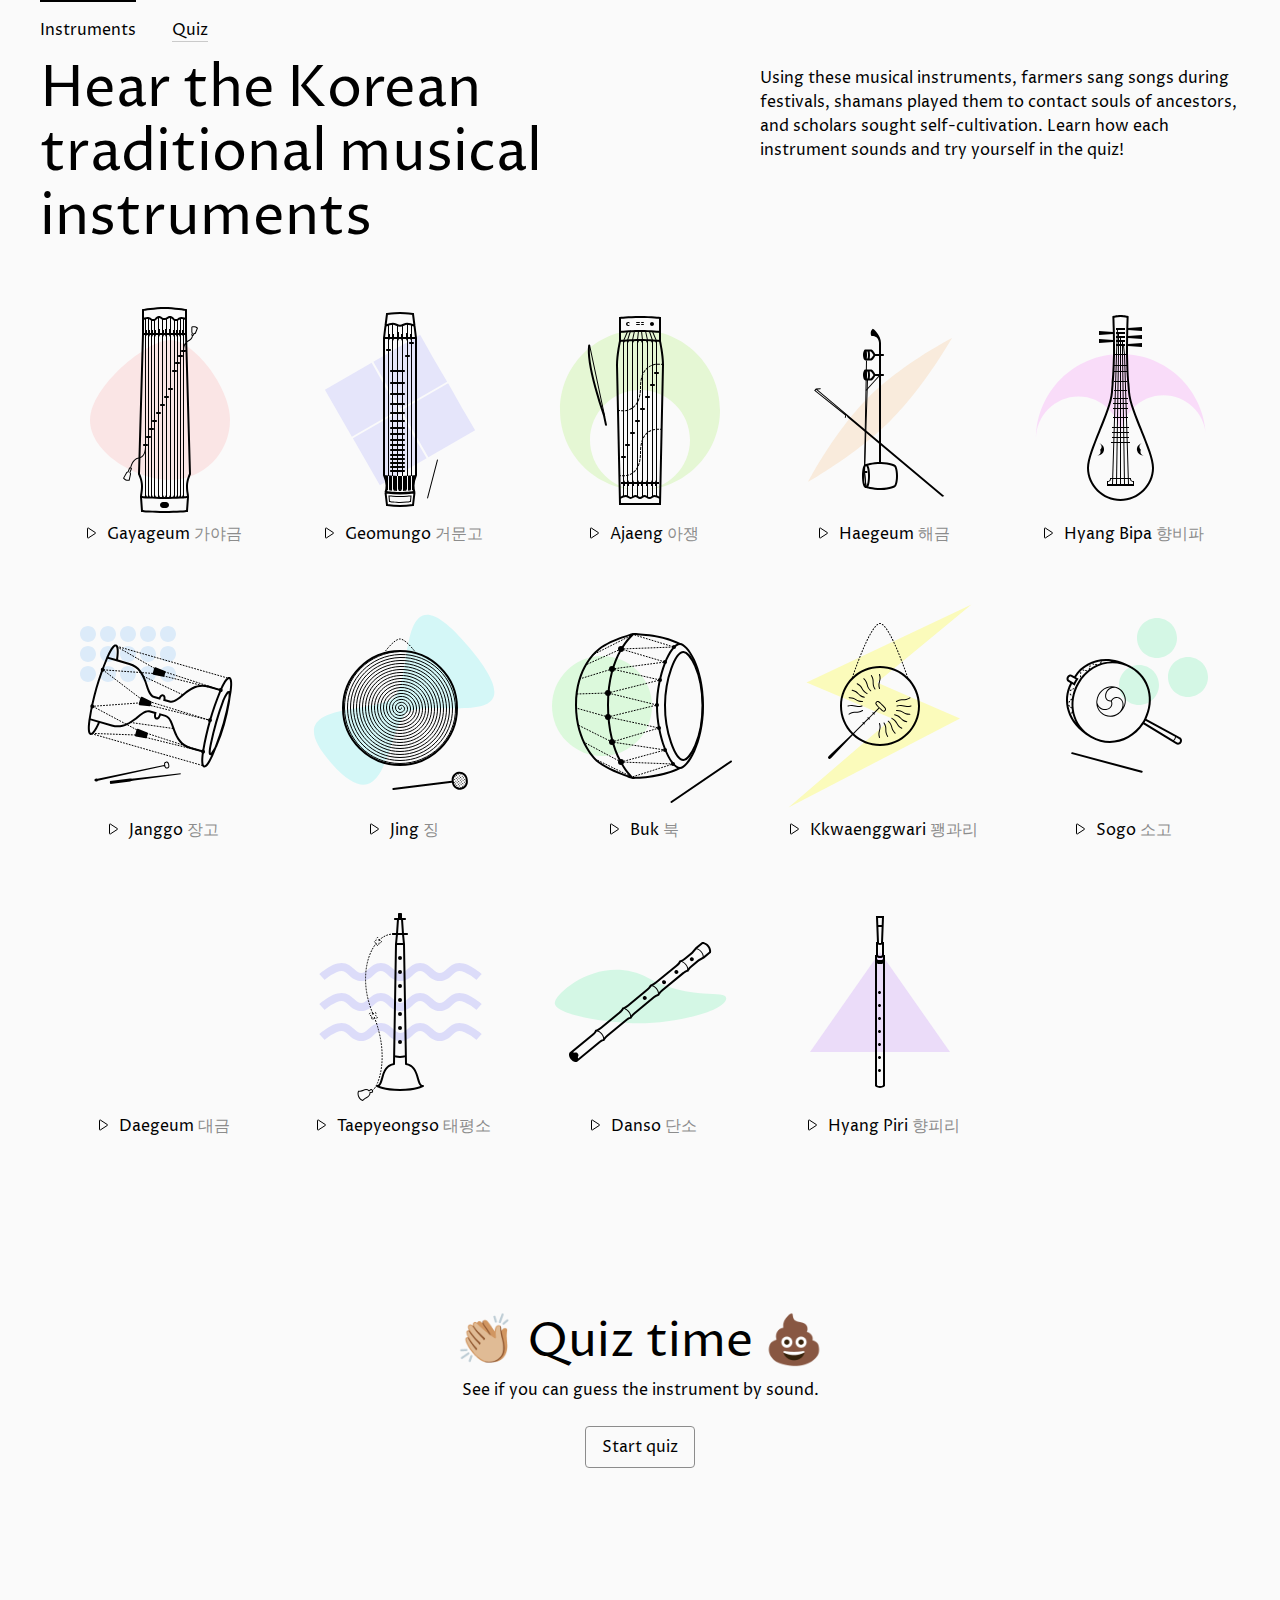
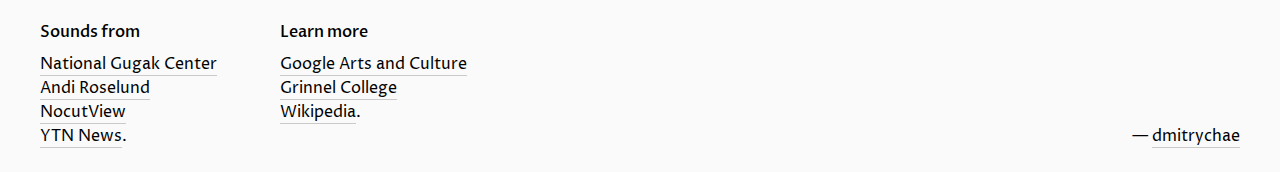
==== commit 876114df: "merged shapes and icons into one svg, del classes" ====
--- a/index.html
+++ b/index.html
@@ -3,7 +3,7 @@
 
 <head>
     <title>Sound of Korean Musical Instruments</title>
-    <link rel='stylesheet', href='style.css'>
+    <link rel='stylesheet' href='style.css'>
     <meta charset='UTF-8'>
     <meta name="viewport" content="width=device-width, initial-scale=1">
     <link rel="apple-touch-icon" sizes="180x180" href="favicon/apple-touch-icon.png">
@@ -53,10 +53,9 @@
     </header>
 
     <ul class='grid' id='grid'>
-        <li class='instrument gayageum' onclick="playPause(0);swapIcon('iconGayageum')">
-            <div class='illustration'>
-                <object type="image/svg+xml" data="img/instruments-shapes/gayageum-shape.svg" class='shape'></object>
-                <object type="image/svg+xml" data="img/intruments-icons/gayageum-union.svg" class='icon'></object>
+        <li class='grid-item gayageum' onclick="playPause(0);swapIcon('iconGayageum')">
+            <div class='illustration'>
+                <object type="image/svg+xml" data="img/instruments-icons/gayageum-union.svg" class='icon'></object>
             </div>
             <p class=name>
                 <button class="button-play">
@@ -69,10 +68,9 @@
             
         </li>
 
-        <li class='instrument geomungo' onclick="playPause(1);swapIcon('iconGeomungo')">
-            <div class='illustration'>
-                <object type="image/svg+xml" data="img/instruments-shapes/geomungo-shape.svg" class='shape'></object>
-                <object type="image/svg+xml" data="img/intruments-icons/geomungo-union.svg" class='icon'></object>
+        <li class='grid-item geomungo' onclick="playPause(1);swapIcon('iconGeomungo')">
+            <div class='illustration'>
+                <object type="image/svg+xml" data="img/instruments-icons/geomungo-union.svg" class='icon'></object>
             </div>
             <p class='name'>
                 <button class="button-play">
@@ -84,10 +82,9 @@
             </p>
         </li>
 
-        <li class='instrument ajaeng' onclick="playPause(2);swapIcon('iconAjaeng')">
-            <div class='illustration'>
-                <object type="image/svg+xml" data="img/instruments-shapes/ajaeng-shape.svg" class='shape'></object>
-                <object type="image/svg+xml" data="img/intruments-icons/ajaeng-union.svg" class='icon'></object>
+        <li class='grid-item ajaeng' onclick="playPause(2);swapIcon('iconAjaeng')">
+            <div class='illustration'>
+                <object type="image/svg+xml" data="img/instruments-icons/ajaeng-union.svg" class='icon'></object>
             </div>
             <p class='name'>
                 <button class="button-play">
@@ -99,10 +96,9 @@
             </p>
         </li>
 
-        <li class='instrument haegeum' onclick="playPause(3);swapIcon('iconHaegeum')">
-            <div class='illustration'>
-                <object type="image/svg+xml" data="img/instruments-shapes/haegeum-shape.svg" class='shape'></object>
-                <object type="image/svg+xml" data="img/intruments-icons/haegeum-union.svg" class='icon'></object>
+        <li class='grid-item haegeum' onclick="playPause(3);swapIcon('iconHaegeum')">
+            <div class='illustration'>
+                <object type="image/svg+xml" data="img/instruments-icons/haegeum-union.svg" class='icon'></object>
             </div>
             <p class='name'>
                 <button class="button-play">
@@ -114,10 +110,9 @@
             </p>
         </li>
 
-        <li class='instrument hyangbipa' onclick="playPause(4);swapIcon('iconBipa')">
-            <div class='illustration'>
-                <object type="image/svg+xml" data="img/instruments-shapes/hyang-bipa-shape.svg" class='shape'></object>
-                <object type="image/svg+xml" data="img/intruments-icons/hyang-bipa-union.svg" class='icon'></object>
+        <li class='grid-item hyangbipa' onclick="playPause(4);swapIcon('iconBipa')">
+            <div class='illustration'>
+                <object type="image/svg+xml" data="img/instruments-icons/hyang-bipa-union.svg" class='icon'></object>
             </div>
             <p class='name'>
                 <button class="button-play">
@@ -129,10 +124,9 @@
             </p>
         </li>
 
-        <li class='instrument janggo' onclick="playPause(5);swapIcon('iconJanggo')">
-            <div class='illustration'>
-                <object type="image/svg+xml" data="img/instruments-shapes/janggo-shape.svg" class='shape'></object>
-                <object type="image/svg+xml" data="img/intruments-icons/janggo-union.svg" class='icon'></object>
+        <li class='grid-item janggo' onclick="playPause(5);swapIcon('iconJanggo')">
+            <div class='illustration'>
+                <object type="image/svg+xml" data="img/instruments-icons/janggo-union.svg" class='icon'></object>
             </div>
             <p class='name'>
                 <button class="button-play">
@@ -144,10 +138,9 @@
             </p>
         </li>
 
-        <li class='instrument jing' onclick="playPause(6);swapIcon('iconJing')">
-            <div class='illustration'>
-                <object type="image/svg+xml" data="img/instruments-shapes/jing-shape.svg" class='shape'></object>
-                <object type="image/svg+xml" data="img/intruments-icons/jing-union.svg" class='icon'></object>
+        <li class='grid-item jing' onclick="playPause(6);swapIcon('iconJing')">
+            <div class='illustration'>
+                <object type="image/svg+xml" data="img/instruments-icons/jing-union.svg" class='icon'></object>
             </div>
             <p class='name'>
                 <button class="button-play">
@@ -159,10 +152,9 @@
             </p>
         </li>
 
-        <li class='instrument buk' onclick="playPause(7);swapIcon('iconBuk')">
-            <div class='illustration'>
-                <object type="image/svg+xml" data="img/instruments-shapes/buk-shape.svg" class='shape'></object>
-                <object type="image/svg+xml" data="img/intruments-icons/buk-union.svg" class='icon'></object>
+        <li class='grid-item buk' onclick="playPause(7);swapIcon('iconBuk')">
+            <div class='illustration'>
+                <object type="image/svg+xml" data="img/instruments-icons/buk-union.svg" class='icon'></object>
             </div>
             <p class='name'>
                 <button class="button-play">
@@ -174,10 +166,9 @@
             </p>
         </li>
 
-        <li class='instrument kkwaenggwari' onclick="playPause(8);swapIcon('iconKkwaenggwari')">
-            <div class='illustration'>
-                <object type="image/svg+xml" data="img/instruments-shapes/kkwaenggwari-shape.svg" class='shape'></object>
-                <object type="image/svg+xml" data="img/intruments-icons/kkwaenggwari-union.svg" class='icon'></object>
+        <li class='grid-item kkwaenggwari' onclick="playPause(8);swapIcon('iconKkwaenggwari')">
+            <div class='illustration'>
+                <object type="image/svg+xml" data="img/instruments-icons/kkwaenggwari-union.svg" class='icon'></object>
             </div>
             <p class='name'>
                 <button class="button-play">
@@ -189,10 +180,9 @@
             </p>
         </li>
 
-        <li class='instrument sogo' onclick="playPause(9);swapIcon('iconSogo')">
-            <div class='illustration'>
-                <object type="image/svg+xml" data="img/instruments-shapes/sogo-shape.svg" class='shape'></object>
-                <object type="image/svg+xml" data="img/intruments-icons/sogo-union.svg" class='icon'></object>
+        <li class='grid-item sogo' onclick="playPause(9);swapIcon('iconSogo')">
+            <div class='illustration'>
+                <object type="image/svg+xml" data="img/instruments-icons/sogo-union.svg" class='icon'></object>
             </div>
             <p class='name'>
                 <button class="button-play">
@@ -204,9 +194,8 @@
             </p>
         </li>
 
-        <li class='instrument daegeum' onclick="playPause(10);swapIcon('iconDaegeum')">
-            <div class='illustration'>
-                <object type="image/svg+xml" data="img/instruments-shapes/daegeum-shape.svg" class='shape'></object>
+        <li class='grid-item daegeum' onclick="playPause(10);swapIcon('iconDaegeum')">
+            <div class='illustration'>
                 <object type="image/svg+xml" data="img/intruments-icons/daegeum-union.svg" class='icon'></object>
             </div>
             <p class='name'>
@@ -219,10 +208,9 @@
             </p>
         </li>
 
-        <li class='instrument taepyeongso' onclick="playPause(11);swapIcon('iconTaepyongso')">
-            <div class='illustration'>
-                <object type="image/svg+xml" data="img/instruments-shapes/taepyeongso-shape.svg" class='shape'></object>
-                <object type="image/svg+xml" data="img/intruments-icons/taepyongso-union.svg" class='icon'></object>
+        <li class='grid-item taepyeongso' onclick="playPause(11);swapIcon('iconTaepyongso')">
+            <div class='illustration'>
+                <object type="image/svg+xml" data="img/instruments-icons/taepyongso-union.svg" class='icon'></object>
             </div>
             <p class='name'>
                 <button class="button-play">
@@ -234,10 +222,9 @@
             </p>
         </li>
 
-        <li class='instrument danso' onclick="playPause(12);swapIcon('iconDanso')">
-            <div class='illustration'>
-                <object type="image/svg+xml" data="img/instruments-shapes/danso-shape.svg" class='shape'></object>
-                <object type="image/svg+xml" data="img/intruments-icons/danso-union.svg" class='icon'></object>
+        <li class='grid-item danso' onclick="playPause(12);swapIcon('iconDanso')">
+            <div class='illustration'>
+                <object type="image/svg+xml" data="img/instruments-icons/danso-union.svg" class='icon'></object>
             </div>
             <p class='name'>
                 <button class="button-play">
@@ -249,10 +236,9 @@
             </p>
         </li>
 
-        <li class='instrument hyangpiri' onclick="playPause(13);swapIcon('iconHyangPiri')">
-            <div class='illustration'>
-                <object type="image/svg+xml" data="img/instruments-shapes/hyangpiri-shape.svg" class='shape'></object>
-                <object type="image/svg+xml" data="img/intruments-icons/hyangpiri-union.svg" class='icon'></object>
+        <li class='grid-item hyangpiri' onclick="playPause(13);swapIcon('iconHyangPiri')">
+            <div class='illustration'>
+                <object type="image/svg+xml" data="img/instruments-icons/hyangpiri-union.svg" class='icon'></object>
             </div>
             <p class='name'>
                 <button class="button-play">
@@ -265,7 +251,7 @@
         </li>
     </ul>
 
-    <audio id='track'></audio>
+    <audio id='track' src='' type='audio/mpeg'></audio>
 
     <section class='quiz'>
         <h2>👏🏼 Quiz time 💩</h2>
--- a/style.css
+++ b/style.css
@@ -125,7 +125,7 @@
     flex-flow: row wrap;
 }
 
-.instrument {
+.grid-item {
     min-width: 12rem;
     max-width: 100%;
     margin-bottom: 3rem;
@@ -144,16 +144,6 @@
 
 .icon {
     margin: auto;
-    z-index: 1;
-}
-
-.shape {
-    display: block;
-    position: absolute;
-    margin: auto;
-    top: 50%;
-    left: 50%;
-    transform: translate(-50%, -50%);
 }
 
 button:focus {outline:0;}
@@ -166,7 +156,7 @@
     -webkit-tap-highlight-color: rgba(0,0,0,0);
 } 
 @media (hover:hover) and (pointer:fine) {
-    .instrument:hover svg use, .button-play:hover svg use, .button-play:hover, .icon-play:hover {
+    .grid-item:hover svg use, .button-play:hover svg use, .button-play:hover, .icon-play:hover {
         fill: #000;
     }
 }
@@ -212,13 +202,12 @@
 }
 @media (hover:hover) and (pointer:fine) {
     .button-link:hover, .choice-container:hover {
-        background-color: rgba(0,0,0,.04);
         border-color: #000;
+        background-color: rgba(0,0,0,.02);
     }
 }
 .button-link:active, .choice-container:active {
-    background-color: rgba(0,0,0,1);
-    color: white;
+    background-color: rgba(0,0,0,.04);
 }
 
 /* Quiz app */
@@ -234,12 +223,26 @@
     margin-bottom: 1rem;
 }
 
+#choices {
+    max-width: 40rem;
+    margin: 0 auto;
+    padding: 0;
+    display: flex;
+    flex-flow: row wrap;
+}
+
 .choice-container {
-    margin: 0.5rem 0.25rem;
+    margin: 0.25rem 0.25rem;
+    flex: 1;
+}
+
+.choice-pic, .choice-text {
+    user-select: none;
+    pointer-events: none;
 }
 
 #progress {
-    margin: 2rem;
+    margin: 1rem;
 }
 
 .progress-item {
@@ -248,13 +251,18 @@
     display: inline-block;
 }
 
+#restart {
+    margin-bottom: 3rem;
+}
+
 /* Footer */
 
 footer {
-    margin: auto 2.5rem 1.5rem 2.5rem;
+    margin-top: auto;
     display: flex;
     justify-content: space-between;
     flex-shrink: 0;
+    padding: 0 2.5rem 1.5rem 2.5rem;
 }
 
 .learn-more {
@@ -299,11 +307,11 @@
     .grid {
         margin: 0 2rem;
     }
-    .instrument {
+    .grid-item {
         flex: 0 0 25%;
     }
     footer {
-        margin: auto 2rem 1rem 2rem;
+        padding: 0 2rem 1rem 2rem;
     }
     .learn-more {
         flex: 0 0 25%;
@@ -314,9 +322,12 @@
     .author {
         flex: 0 0 50%;
     }
+    #quiz-container {
+        margin: auto 2rem;
+    }
 }
 @media (max-width: 920px) { /* 3 instruments in a row */
-    .instrument {
+    .grid-item {
         flex: 0 0 33%;
     }
     .learn-more {
@@ -330,22 +341,19 @@
     }
 }
 @media (max-width: 720px) { /* 2 instruments in a row */
-    .instrument {
+    .grid-item {
         flex: 0 0 50%;
-    }
-    h1 {
-        font-size: 2.5rem;
-        line-height: 3rem;
-    }
-    h2 {
-        font-size: 2.5rem;
-        line-height: 3rem;
     }
     footer {
         display: block;
     }
     .author {
         text-align: left;
+    }
+}
+@media (min-width: 526px) and (max-width: 695px) { /* flexible choices */
+    .choice-container {
+        flex: 1 0 40%;
     }
 }
 @media (max-width: 462px) { /* 1 instrument in a row */
@@ -366,16 +374,18 @@
         width: 100%;
     }
     footer {
-        margin: auto 1.5rem 1rem 1.5rem;
-    }
-    .instrument {
+        padding: 0 1.5rem 1rem 1.5rem;
+    }
+    .grid-item {
         margin-bottom: 2rem;
         flex: 1 0 100%;
     }
     #quiz-container {
-        margin: auto 1.5rem;
-    }
+        margin: auto 1rem;
+    }
+}
+@media (max-width: 355px) { /* flexible choices */
     .choice-container {
-        display: block;
+        padding: 0.5rem 0.25rem;
     }
 }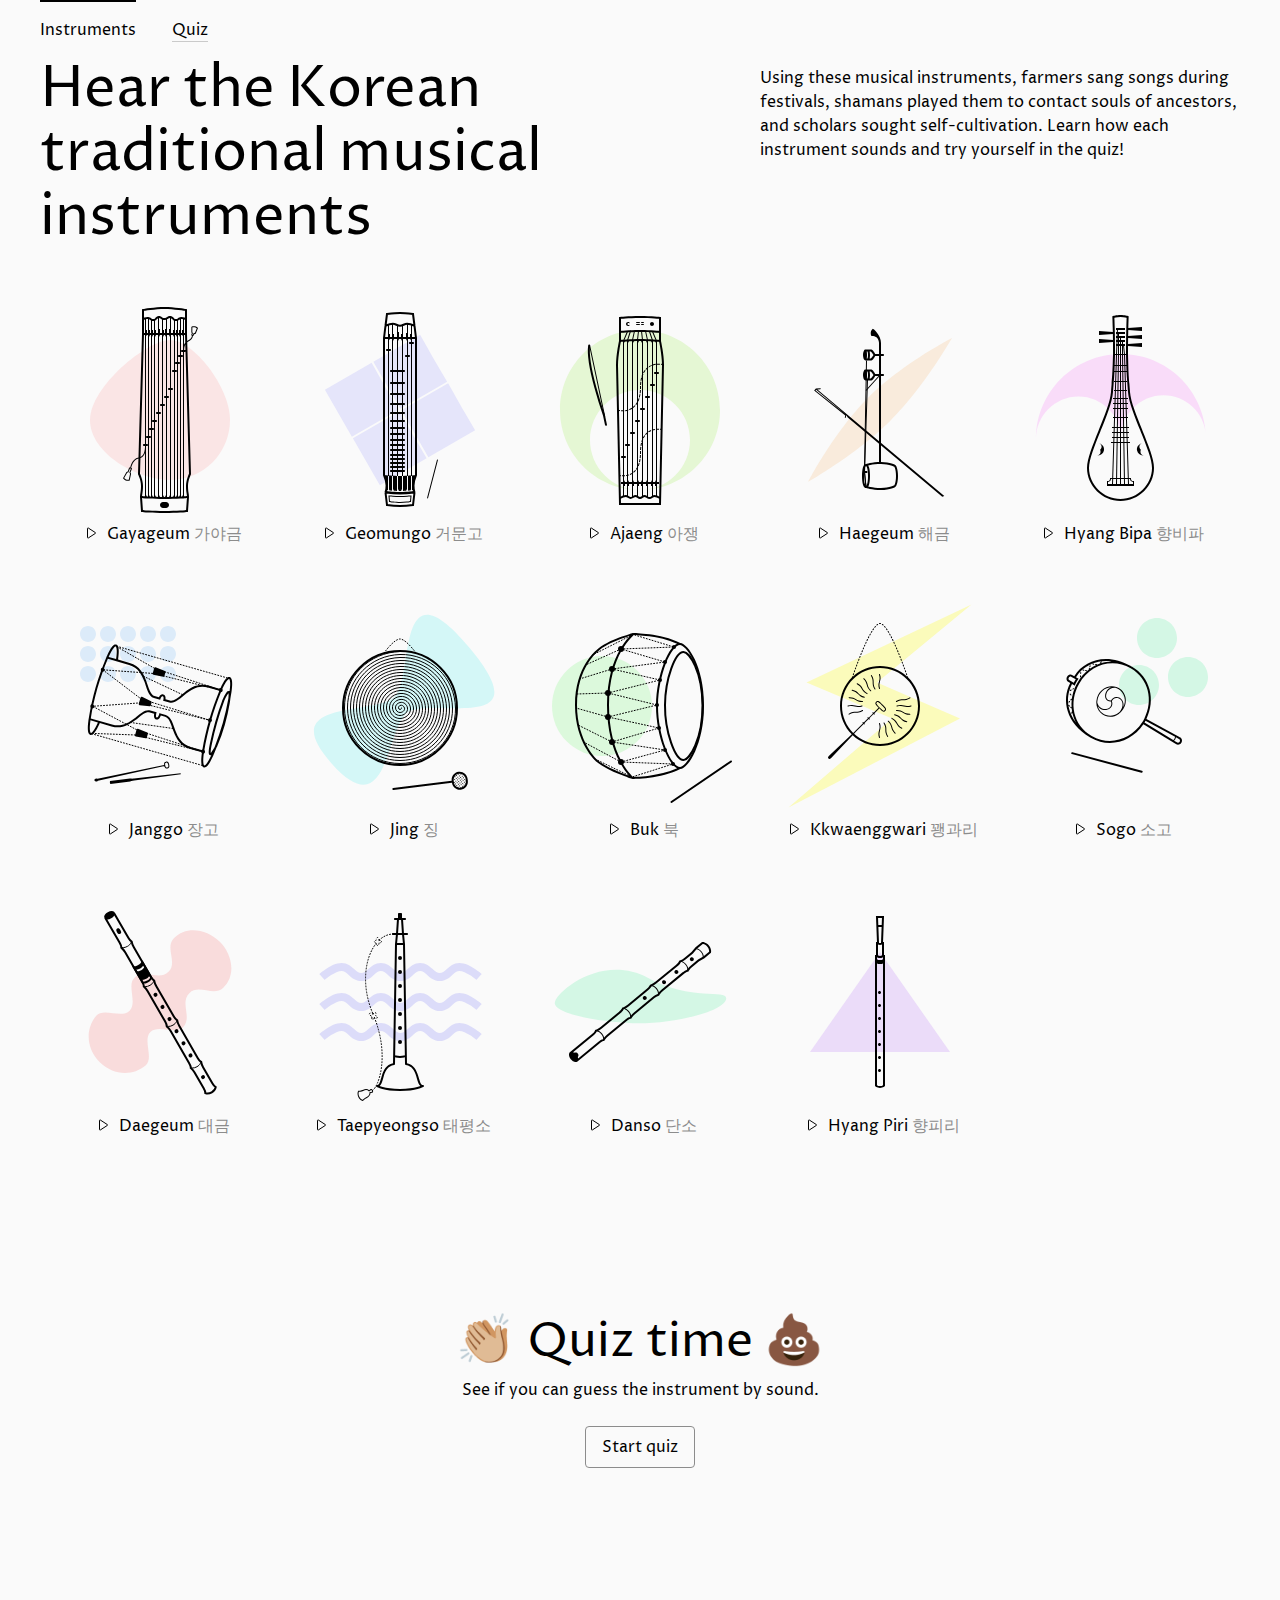
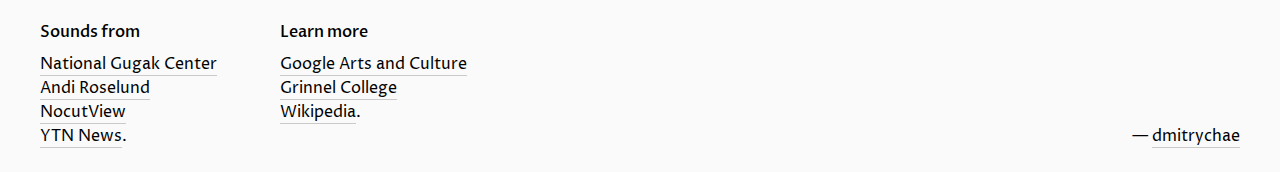
==== commit 6ec332c3: "fix daegeum" ====
--- a/index.html
+++ b/index.html
@@ -196,7 +196,7 @@
 
         <li class='grid-item daegeum' onclick="playPause(10);swapIcon('iconDaegeum')">
             <div class='illustration'>
-                <object type="image/svg+xml" data="img/intruments-icons/daegeum-union.svg" class='icon'></object>
+                <object type="image/svg+xml" data="img/instruments-icons/daegeum-union.svg" class='icon'></object>
             </div>
             <p class='name'>
                 <button class="button-play">
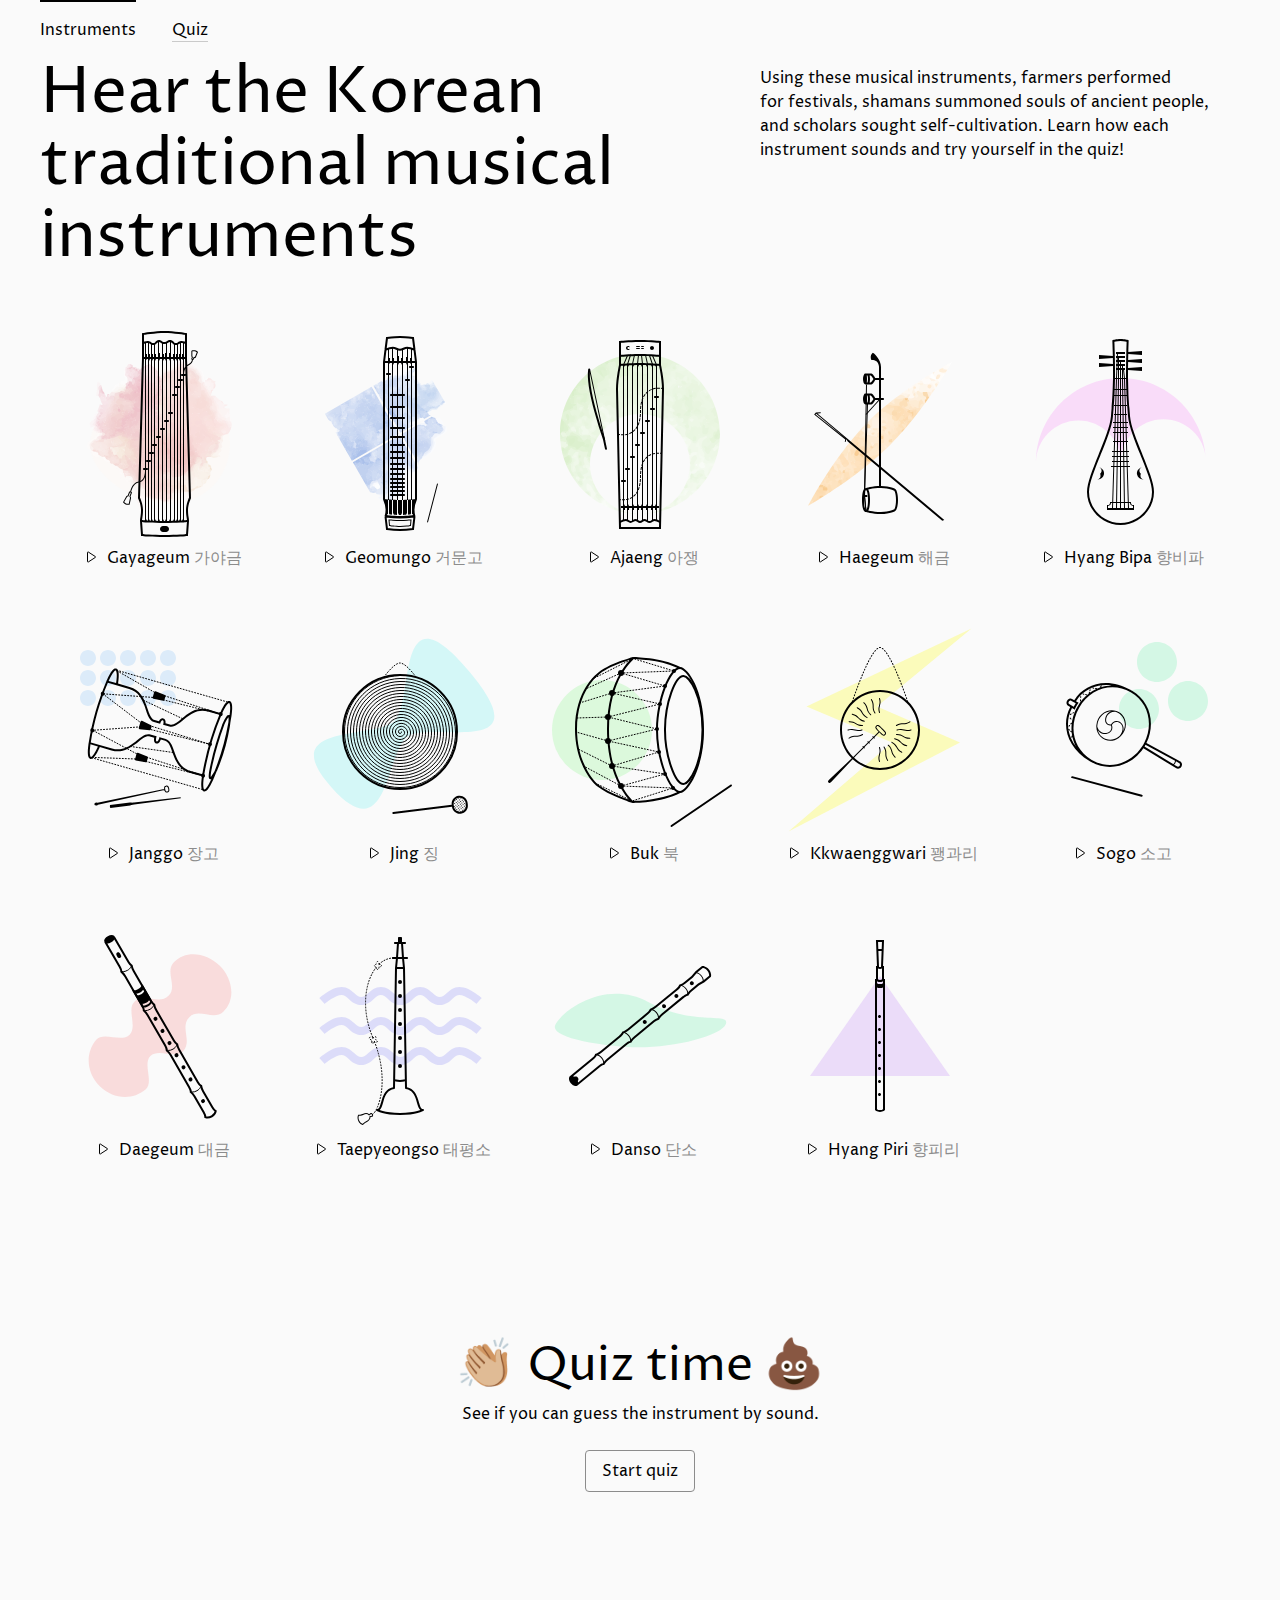
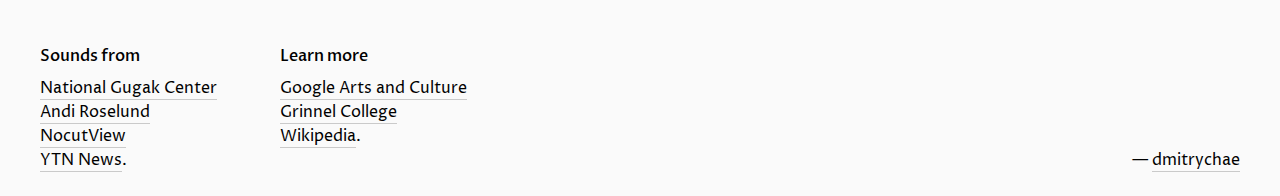
==== commit 6ea7c6ba: "watercolor ver1" ====
--- a/index.html
+++ b/index.html
@@ -25,6 +25,21 @@
     <meta name="twitter:description" content="Learn how each instrument sounds and try yourself in the quiz!">
     <meta name="twitter:image" content="https://chaedmitry.github.io/korean-instruments/img/buk-large.jpg">
     <meta name="twitter:card" content="summary_large_image">
+
+    <!-- Yandex.Metrika counter -->
+    <script type="text/javascript" >
+        (function(m,e,t,r,i,k,a){m[i]=m[i]||function(){(m[i].a=m[i].a||[]).push(arguments)};
+        m[i].l=1*new Date();k=e.createElement(t),a=e.getElementsByTagName(t)[0],k.async=1,k.src=r,a.parentNode.insertBefore(k,a)})
+        (window, document, "script", "https://mc.yandex.ru/metrika/tag.js", "ym");
+    
+        ym(62089204, "init", {
+            clickmap:true,
+            trackLinks:true,
+            accurateTrackBounce:true,
+            webvisor:true
+        });
+    </script>
+    <noscript><div><img src="https://mc.yandex.ru/watch/62089204" style="position:absolute; left:-9999px;" alt="" /></div></noscript>
 </head>
 
 <body>
@@ -49,11 +64,11 @@
     </nav>
 
     <header>
-        <h1 class='heading'>Hear the Korean traditional musical instruments</h1><p class='description'>Using these musical instruments, farmers sang songs during festivals, shamans played them to contact souls of ancestors, and scholars sought self-cultivation. Learn how each instrument sounds and try yourself in the quiz!</p>
+        <h1 class='heading'>Hear the Korean traditional musical instruments</h1><p class='description'>Using these musical instruments, farmers performed for festivals, shamans summoned souls of ancient people, and scholars sought self-cultivation. Learn how each instrument sounds and try yourself in the quiz!</p>
     </header>
 
     <ul class='grid' id='grid'>
-        <li class='grid-item gayageum' onclick="playPause(0);swapIcon('iconGayageum')">
+        <li class='grid-item' data-instrument='gayageum'>
             <div class='illustration'>
                 <object type="image/svg+xml" data="img/instruments-icons/gayageum-union.svg" class='icon'></object>
             </div>
@@ -68,7 +83,7 @@
             
         </li>
 
-        <li class='grid-item geomungo' onclick="playPause(1);swapIcon('iconGeomungo')">
+        <li class='grid-item' data-instrument='geomungo'>
             <div class='illustration'>
                 <object type="image/svg+xml" data="img/instruments-icons/geomungo-union.svg" class='icon'></object>
             </div>
@@ -82,7 +97,7 @@
             </p>
         </li>
 
-        <li class='grid-item ajaeng' onclick="playPause(2);swapIcon('iconAjaeng')">
+        <li class='grid-item' data-instrument='ajaeng'>
             <div class='illustration'>
                 <object type="image/svg+xml" data="img/instruments-icons/ajaeng-union.svg" class='icon'></object>
             </div>
@@ -96,7 +111,7 @@
             </p>
         </li>
 
-        <li class='grid-item haegeum' onclick="playPause(3);swapIcon('iconHaegeum')">
+        <li class='grid-item' data-instrument='haegeum'>
             <div class='illustration'>
                 <object type="image/svg+xml" data="img/instruments-icons/haegeum-union.svg" class='icon'></object>
             </div>
@@ -110,7 +125,7 @@
             </p>
         </li>
 
-        <li class='grid-item hyangbipa' onclick="playPause(4);swapIcon('iconBipa')">
+        <li class='grid-item' data-instrument='hyangbipa'>
             <div class='illustration'>
                 <object type="image/svg+xml" data="img/instruments-icons/hyang-bipa-union.svg" class='icon'></object>
             </div>
@@ -124,7 +139,7 @@
             </p>
         </li>
 
-        <li class='grid-item janggo' onclick="playPause(5);swapIcon('iconJanggo')">
+        <li class='grid-item' data-instrument='janggo'>
             <div class='illustration'>
                 <object type="image/svg+xml" data="img/instruments-icons/janggo-union.svg" class='icon'></object>
             </div>
@@ -138,7 +153,7 @@
             </p>
         </li>
 
-        <li class='grid-item jing' onclick="playPause(6);swapIcon('iconJing')">
+        <li class='grid-item' data-instrument='jing'>
             <div class='illustration'>
                 <object type="image/svg+xml" data="img/instruments-icons/jing-union.svg" class='icon'></object>
             </div>
@@ -152,7 +167,7 @@
             </p>
         </li>
 
-        <li class='grid-item buk' onclick="playPause(7);swapIcon('iconBuk')">
+        <li class='grid-item' data-instrument='buk'>
             <div class='illustration'>
                 <object type="image/svg+xml" data="img/instruments-icons/buk-union.svg" class='icon'></object>
             </div>
@@ -166,7 +181,7 @@
             </p>
         </li>
 
-        <li class='grid-item kkwaenggwari' onclick="playPause(8);swapIcon('iconKkwaenggwari')">
+        <li class='grid-item' data-instrument='kkwaenggwari'>
             <div class='illustration'>
                 <object type="image/svg+xml" data="img/instruments-icons/kkwaenggwari-union.svg" class='icon'></object>
             </div>
@@ -180,7 +195,7 @@
             </p>
         </li>
 
-        <li class='grid-item sogo' onclick="playPause(9);swapIcon('iconSogo')">
+        <li class='grid-item' data-instrument='sogo'>
             <div class='illustration'>
                 <object type="image/svg+xml" data="img/instruments-icons/sogo-union.svg" class='icon'></object>
             </div>
@@ -194,7 +209,7 @@
             </p>
         </li>
 
-        <li class='grid-item daegeum' onclick="playPause(10);swapIcon('iconDaegeum')">
+        <li class='grid-item' data-instrument='daegeum'>
             <div class='illustration'>
                 <object type="image/svg+xml" data="img/instruments-icons/daegeum-union.svg" class='icon'></object>
             </div>
@@ -208,7 +223,7 @@
             </p>
         </li>
 
-        <li class='grid-item taepyeongso' onclick="playPause(11);swapIcon('iconTaepyongso')">
+        <li class='grid-item' data-instrument='taepyeongso'>
             <div class='illustration'>
                 <object type="image/svg+xml" data="img/instruments-icons/taepyongso-union.svg" class='icon'></object>
             </div>
@@ -222,7 +237,7 @@
             </p>
         </li>
 
-        <li class='grid-item danso' onclick="playPause(12);swapIcon('iconDanso')">
+        <li class='grid-item' data-instrument='danso'>
             <div class='illustration'>
                 <object type="image/svg+xml" data="img/instruments-icons/danso-union.svg" class='icon'></object>
             </div>
@@ -236,7 +251,7 @@
             </p>
         </li>
 
-        <li class='grid-item hyangpiri' onclick="playPause(13);swapIcon('iconHyangPiri')">
+        <li class='grid-item' data-instrument='hyangpiri'>
             <div class='illustration'>
                 <object type="image/svg+xml" data="img/instruments-icons/hyangpiri-union.svg" class='icon'></object>
             </div>
--- a/style.css
+++ b/style.css
@@ -59,8 +59,8 @@
 
 h1 {
     font-weight: 400;
-    font-size: 3.5rem;
-    line-height: 4rem;
+    font-size: 4rem;
+    line-height: 4.5rem;
     margin: 0;
 }
 
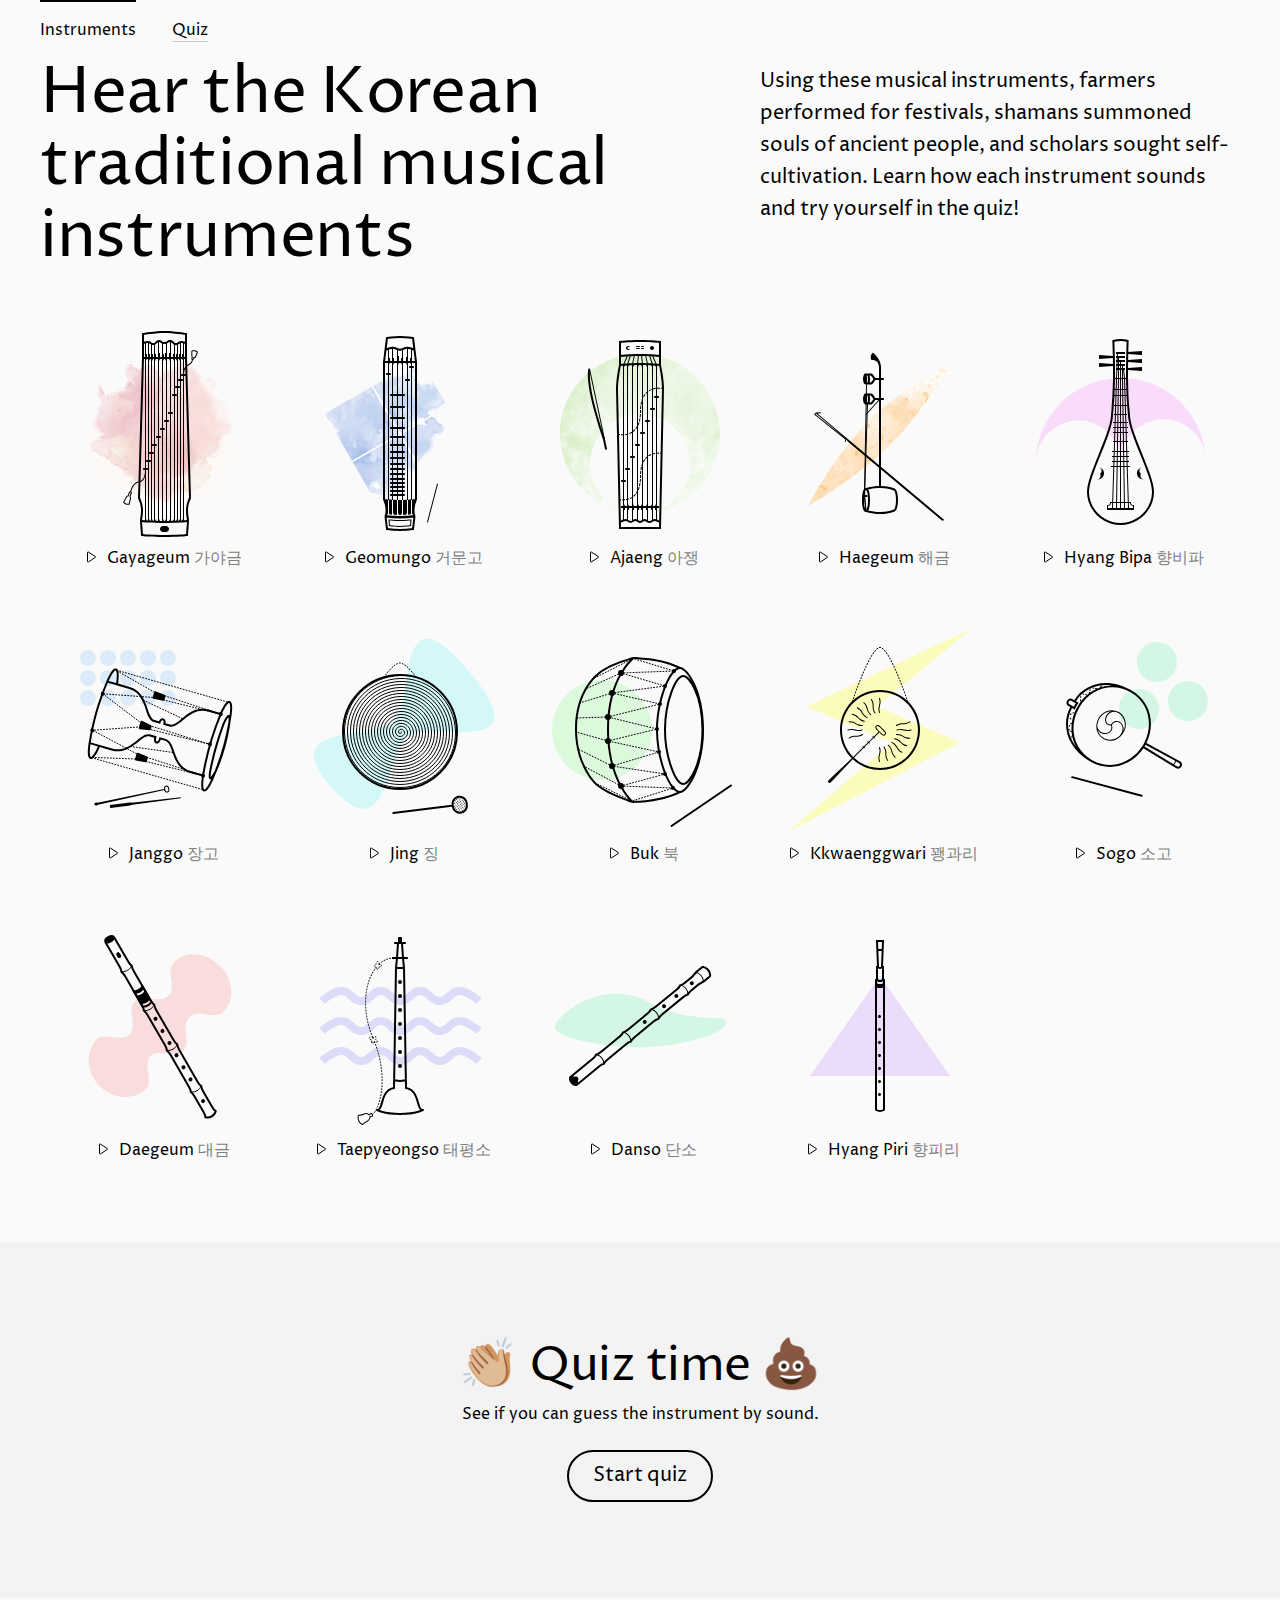
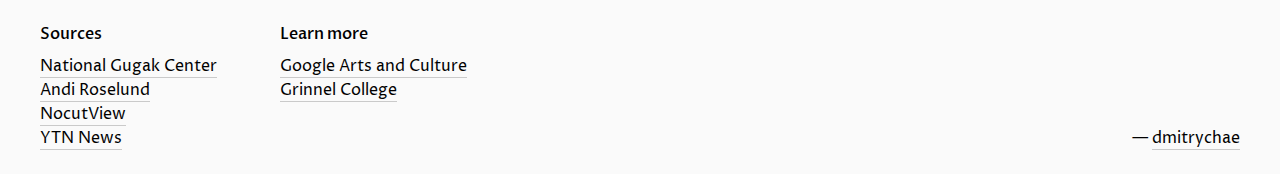
==== commit c1e8afac: "card choices ux, styles tweaks" ====
--- a/index.html
+++ b/index.html
@@ -277,12 +277,12 @@
     
     <footer>
         <section class='credits'>
-            <h3>Sounds from</h3>
+            <h3>Sources</h3>
             <ul>
                 <li><a class='normal-link' href='http://www.gugak.go.kr/' target="_blank">National Gugak Center</a></li>
                 <li><a class='normal-link' href='https://freesound.org/people/ultradust/sounds/167382/' target="_blank">Andi Roselund</a></li>
                 <li><a class='normal-link' href='https://www.youtube.com/watch?v=rqRv-Cxagv0' target="_blank">NocutView</a></li>
-                <li><a class='normal-link' href='https://www.youtube.com/watch?v=WHYVR4JDy60' target="_blank">YTN News</a>.</li>
+                <li><a class='normal-link' href='https://www.youtube.com/watch?v=WHYVR4JDy60' target="_blank">YTN News</a></li>
             </ul>
         </section>
         <section class='learn-more'>
@@ -290,7 +290,6 @@
             <ul>
                 <li><a class='normal-link' href='https://artsandculture.google.com/exhibit/TQLCWFVCGDVvKQ' target='_blank'>Google Arts and Culture</a></li>
                 <li><a class='normal-link' href='https://omeka-s.grinnell.edu/s/MusicalInstruments/musical-instrument-search?q=korean&limit%5Bdcterms_coverage_s%5D%5B0%5D=South%20Korea' target='_blank'>Grinnel College</a></li>
-                <li><a class='normal-link' href='https://en.wikipedia.org/wiki/Traditional_Korean_musical_instruments' target='_blank'>Wikipedia</a>.</li>
             </ul>
         </section>
         <p class='author'>— <a class='normal-link' href='https://chae.design' target='_blank'>dmitrychae</a></p>
--- a/style.css
+++ b/style.css
@@ -10,17 +10,17 @@
 
 html {
     font-family: 'Proza Libre', sans-serif;
-    font-size: 100%;
+    font-size: 16px;
     font-weight: 400;
     -webkit-font-smoothing: antialiased;
     line-height: 1.5rem;
-    background: #fafafa;
+    background: hsl(0, 0%, 98%);
     margin: 0;
     height: 100%;
 }
 
 body {
-    max-width: 1440px;
+    max-width: 1920px;
     margin: 0 auto;
     height: 100%;
     display: flex;
@@ -62,6 +62,7 @@
     font-size: 4rem;
     line-height: 4.5rem;
     margin: 0;
+    letter-spacing: -0.02rem;
 }
 
 h2 {
@@ -69,6 +70,7 @@
     font-size: 3rem;
     line-height: 3.5rem;
     margin: 0;
+    letter-spacing: -0.01em;
 }
 
 h3 {
@@ -112,6 +114,8 @@
 }
 
 .description {
+    font-size: 1.25rem;
+    line-height: 2rem;
     margin: 0.5rem 0 0 0;
     flex: 1 1 40%;
 }
@@ -119,7 +123,7 @@
 /* Instruments grid */
 
 .grid {
-    margin: 0 2.5rem;
+    margin: 2rem 2.5rem;
     padding: 0;
     display: flex;
     flex-flow: row wrap;
@@ -131,29 +135,34 @@
     margin-bottom: 3rem;
     flex: 0 0 20%;
     cursor: pointer;
-    -webkit-tap-highlight-color: rgba(0,0,0,0);
+    -webkit-tap-highlight-color: hsla(0, 0%, 0%, 0);
 }
 
 .illustration {
     height: 224px;
-    display: flex;
+    text-align: center;
     position: relative;
     pointer-events: none;
     user-select: none;
 }
 
 .icon {
-    margin: auto;
-}
-
-button:focus {outline:0;}
+    display: inline-block;
+}
+
+#button-play {
+    margin: 1.5rem auto;
+    display: flex;
+    align-items: center;
+    font-family: inherit;
+}
 
 .button-play {
     display: inline-block;
     background: none;
     border: none;
     cursor: pointer;
-    -webkit-tap-highlight-color: rgba(0,0,0,0);
+    -webkit-tap-highlight-color: hsla(0, 0%, 0%, 0);
 } 
 @media (hover:hover) and (pointer:fine) {
     .grid-item:hover svg use, .button-play:hover svg use, .button-play:hover, .icon-play:hover {
@@ -167,15 +176,16 @@
 }
 
 .hangeul {
-    color: #8C8C8C;
+    color: hsl(0, 0%, 50%);
 }
 
 /* Quiz section */
 
 .quiz {
-    margin: 8rem 1.5rem;
+    padding: 6rem 1.5rem;
     display: block;
     text-align: center;
+    background-color: #f3f3f3;
 }
 
 .quiz h2 {
@@ -188,26 +198,56 @@
     margin-bottom: 1.5rem;
 }
 
-.button-link, .choice-container {
-    font-family: 'Proza Libre', sans-serif;
-    font-size: 1rem;
+.button-link {
+    background: none;
     display: inline-block;
-    color: #000;
-    background: none;
-    border: 1px solid rgba(140,140,140,1);
-    border-radius: 0.25rem;
-    padding: 0.5rem 1rem;
+    padding: 0.75rem 1.5rem;
     cursor: pointer;
     text-decoration: none;
+    color:hsl(0, 0%, 0%);
+    border: 2px solid hsl(0, 0%, 0%);
+    border-radius: 4rem;
+    font-size: 1.25rem;
+}
+
+.button-icon {
+    margin-right: 0.25rem;
+}
+
+.choice-container {
+    display: block;
+    background: hsl(0, 0%, 100%);
+    border-radius: 0.5rem;
+    padding: 1rem;
+    cursor: pointer;
+    box-shadow: 0px 2px 0.5rem hsl(0, 0%, 90%);
+    -webkit-transition: top 300ms ease-in-out,
+                    all 100ms ease-in-out;
+    -moz-transition: top 300ms ease-in-out,
+                    all 100ms ease-in-out;
+    -o-transition: top 300ms ease-in-out,
+                    all 100ms ease-in-out;;
+    transition: top 300ms ease-in-out,
+                all 100ms ease-in-out;
+    top: 0;
 }
 @media (hover:hover) and (pointer:fine) {
-    .button-link:hover, .choice-container:hover {
-        border-color: #000;
-        background-color: rgba(0,0,0,.02);
-    }
-}
-.button-link:active, .choice-container:active {
-    background-color: rgba(0,0,0,.04);
+    .button-link:hover {
+        background-color:hsl(0, 0%, 90%);
+    }
+    .choice-container:hover {
+        box-shadow: 4px 12px 0.5rem hsl(0, 0%, 85%);
+        position: relative;
+        top: -0.25rem;
+    }
+}
+.button-link:active {
+    background-color:hsl(0, 0%, 80%);
+}
+.choice-container:active {
+    background-color: hsla(0, 0%, 98%);
+    position: relative;
+    top: -0.10rem;
 }
 
 /* Quiz app */
@@ -220,7 +260,7 @@
 }
 
 #question {
-    margin-bottom: 1rem;
+    margin: 1rem 0 0 0;
 }
 
 #choices {
@@ -242,12 +282,13 @@
 }
 
 #progress {
-    margin: 1rem;
+    padding: 2rem;
 }
 
 .progress-item {
-    width: 1.5rem;
-    height: 1.5rem;
+    font-size: 1.5rem;
+    width: 2.5rem;
+    height: 2rem;
     display: inline-block;
 }
 
@@ -280,7 +321,8 @@
     align-self: flex-end;
 }
 
-@media (max-width: 1054px) { /* 4 instruments in a row, header in 1 column*/
+@media (max-width: 1200px) { /* 4 instruments in a row, header in 1 column*/
+    
     .nav-links {
         margin: 0 2rem;
     }
@@ -326,7 +368,7 @@
         margin: auto 2rem;
     }
 }
-@media (max-width: 920px) { /* 3 instruments in a row */
+@media (max-width: 960px) { /* 3 instruments in a row */
     .grid-item {
         flex: 0 0 33%;
     }
@@ -351,12 +393,17 @@
         text-align: left;
     }
 }
-@media (min-width: 526px) and (max-width: 695px) { /* flexible choices */
+@media (min-width: 356px) and (max-width: 695px) { /* flexible choices */
     .choice-container {
         flex: 1 0 40%;
     }
 }
-@media (max-width: 462px) { /* 1 instrument in a row */
+@media (max-width: 695px) { /* flexible choices */
+    .choice-container {
+        padding: 0.5rem 0.25rem;
+    }
+}
+@media (max-width: 480px) { /* 1 instrument in a row */
     .nav-links {
         margin: 0 1.5rem;
     }
@@ -372,6 +419,8 @@
     }
     .description {
         width: 100%;
+        font-size: 1rem;
+        line-height: 1.5rem;
     }
     footer {
         padding: 0 1.5rem 1rem 1.5rem;
@@ -383,9 +432,4 @@
     #quiz-container {
         margin: auto 1rem;
     }
-}
-@media (max-width: 355px) { /* flexible choices */
-    .choice-container {
-        padding: 0.5rem 0.25rem;
-    }
 }